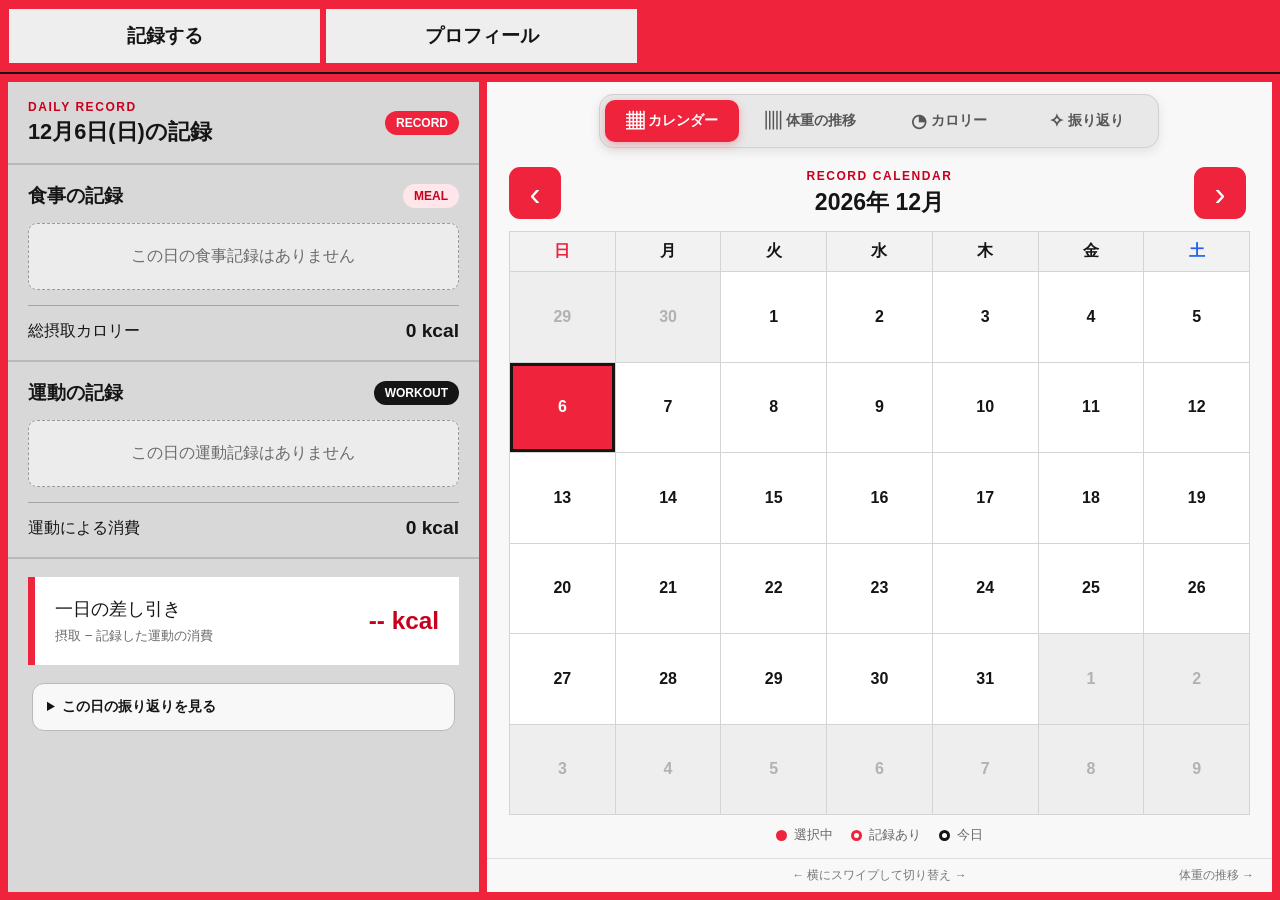
==== docs/index.html @ 83f72aa3 "Add recording page for GitHub Pages Publish the original recording interface with browser-local reco" ====
<!DOCTYPE html>
<html lang="ja">

<head>
    <meta charset="UTF-8">

    <meta name="viewport" content="width=device-width, initial-scale=1.0">

    <title>記録一覧｜トレ食</title>

    <style>:root {
    --red: #ef233c;
    --red-dark: #c9001d;
    --red-light: #ffe6ea;

    --black: #151515;
    --white: #ffffff;

    --page-background: #1d1d1d;
    --panel: #d8d8d8;
    --panel-light: #f8f8f8;
    --border: #b9b9b9;
    --sub-text: #6b6b6b;

    --weight: #9a5f3c;
    --calorie: #f49b0b;

    --good: #07885f;
    --bad: #d91f36;
}


/* ========================================
   リセット
======================================== */

* {
    box-sizing: border-box;
}

html,
body {
    width: 100%;
    height: 100%;
    margin: 0;
}

body {
    overflow: hidden;

    color: var(--black);
    background: var(--page-background);

    font-family:
        "Yu Gothic",
        "Hiragino Kaku Gothic ProN",
        "Meiryo",
        sans-serif;
}

button,
input,
textarea {
    font: inherit;
}

button {
    color: inherit;
}

h1,
h2,
p {
    margin: 0;
}


/* ========================================
   ページ全体
======================================== */

.record-page {
    display: flex;
    flex-direction: column;

    width: 100%;
    height: 100dvh;
    min-height: 0;
}


/* ========================================
   ヘッダー
======================================== */

body .record-header {
    flex: 0 0 auto;

    width: 100%;
    padding: 9px;

    background: var(--red);
    border-bottom: 2px solid var(--black);

    isolation: isolate;
}

body .record-header__navigation {
    display: grid;
    grid-template-columns: repeat(4, minmax(0, 1fr));
    gap: 6px;

    width: 100%;
    margin: 0;
    padding: 0;
}

body .record-header__button {
    display: flex;
    align-items: center;
    justify-content: center;

    width: 100%;
    min-width: 0;
    min-height: 54px;
    margin: 0;
    padding: 8px 12px;

    color: var(--black);
    font-size: clamp(17px, 1.45vw, 25px);
    font-weight: 700;
    line-height: 1.2;
    text-align: center;

    appearance: none;
    background: #eeeeee;
    border: 2px solid transparent;
    border-radius: 0;

    cursor: pointer;

    transition:
        color 0.2s,
        background-color 0.2s,
        border-color 0.2s,
        transform 0.2s;
}

body .record-header__button:hover {
    color: var(--red-dark);

    background: var(--white);
    border-color: var(--red-dark);
}

body .record-header__button:active {
    transform: translateY(1px);
}

/* ========================================
   3列レイアウト
======================================== */

.record-dashboard {
    display: grid;

    grid-template-columns:
        minmax(255px, 0.9fr)
        minmax(430px, 1.5fr)
        minmax(290px, 1fr);

    flex: 1;
    min-height: 0;

    gap: 8px;
    padding: 8px;

    overflow: hidden;

    background: var(--red);
}

.record-panel {
    min-width: 0;
    min-height: 0;

    background: var(--panel);
}

.record-panel--left {
    height: 100%;
    overflow: hidden;
}

.record-panel--center {
    display: flex;
    flex-direction: column;

    height: 100%;
    overflow: hidden;

    background: var(--panel-light);
}

.record-panel--right {
    height: 100%;
    overflow-x: hidden;
    overflow-y: auto;
}


/* ========================================
   共通パーツ
======================================== */

.panel-heading {
    position: sticky;
    z-index: 10;
    top: 0;

    display: flex;
    align-items: center;
    justify-content: space-between;
    gap: 12px;

    padding: 18px 20px;

    background: var(--panel);
    border-bottom: 2px solid var(--border);
}

.panel-heading h1 {
    font-size: clamp(21px, 1.7vw, 29px);
    line-height: 1.25;
}

.eyebrow {
    margin-bottom: 4px;

    color: var(--red-dark);
    font-size: 12px;
    font-weight: 800;
    letter-spacing: 0.13em;
}

.badge {
    display: inline-flex;
    align-items: center;
    justify-content: center;

    flex: 0 0 auto;

    padding: 5px 11px;

    font-size: 12px;
    font-weight: 800;

    border-radius: 999px;
}

.badge--red {
    color: var(--white);
    background: var(--red);
}

.badge--meal {
    color: var(--red-dark);
    background: var(--red-light);
}

.badge--black {
    color: var(--white);
    background: var(--black);
}

.badge--weight {
    color: var(--white);
    background: var(--weight);
}

.badge--calorie {
    color: var(--white);
    background: var(--calorie);
}

.section-heading {
    display: flex;
    align-items: center;
    justify-content: space-between;
    gap: 12px;

    margin-bottom: 14px;
}

.section-heading h2 {
    font-size: clamp(18px, 1.45vw, 25px);
}


/* ========================================
   左側の切り替え
======================================== */

.left-content {
    display: none;

    width: 100%;
    height: 100%;

    overflow-x: hidden;
    overflow-y: auto;
}

.left-content--active {
    display: block;
}


/* ========================================
   食事・運動記録
======================================== */

.record-section {
    padding: 18px 20px;

    border-bottom: 2px solid var(--border);
}

.record-list {
    display: grid;
    gap: 10px;
}

.record-item {
    display: flex;
    align-items: center;
    justify-content: space-between;
    gap: 12px;

    padding: 13px 14px;

    background: rgba(255, 255, 255, 0.75);
    border-radius: 9px;
}

.record-item span {
    min-width: 0;

    line-height: 1.45;
    overflow-wrap: anywhere;
}

.record-item strong {
    flex: 0 0 auto;
}

.record-item__category {
    display: block;
    margin-bottom: 3px;
    color: var(--sub-text);
    font-size: 12px;
}

.record-item--nutrients {
    flex-wrap: wrap;
}

.record-item__nutrients {
    flex-basis: 100%;
    color: var(--sub-text);
    font-size: 12px;
    line-height: 1.6;
    overflow-wrap: anywhere;
}

.empty-record {
    padding: 22px 14px;

    color: var(--sub-text);
    text-align: center;

    background: rgba(255, 255, 255, 0.5);
    border: 1px dashed #999999;
    border-radius: 9px;
}

.summary-row {
    display: flex;
    align-items: center;
    justify-content: space-between;
    gap: 12px;

    margin-top: 15px;
    padding-top: 14px;

    border-top: 1px solid #a5a5a5;
}

.summary-row strong {
    font-size: clamp(18px, 1.5vw, 25px);
}

.balance-card {
    display: flex;
    align-items: center;
    justify-content: space-between;
    gap: 18px;

    margin: 18px 20px;
    padding: 20px;

    background: var(--white);
    border-left: 7px solid var(--red);
}

.balance-card span {
    display: block;

    margin-bottom: 5px;

    font-size: 18px;
}

.balance-card small {
    color: var(--sub-text);
}

.balance-card strong {
    color: var(--red-dark);

    font-size: clamp(22px, 1.9vw, 31px);
}


/* ========================================
   左側の数値カード
======================================== */

.metric-grid {
    display: grid;
    grid-template-columns: repeat(2, minmax(0, 1fr));
    gap: 10px;

    padding: 18px 20px;
}

.metric-card {
    min-width: 0;
    padding: 16px;

    background: rgba(255, 255, 255, 0.75);
    border-radius: 10px;
}

.metric-card--wide {
    grid-column: 1 / -1;
}

.metric-card span {
    display: block;

    margin-bottom: 8px;

    color: var(--sub-text);
    font-size: 13px;
    font-weight: 700;
}

.metric-card strong {
    display: block;

    font-size: clamp(18px, 1.5vw, 26px);
    overflow-wrap: anywhere;
}

.metric-card strong.is-down {
    color: var(--good);
}

.metric-card strong.is-up {
    color: var(--bad);
}

.meal-text {
    color: var(--red);
}

.workout-text {
    color: var(--black);
}

.selected-data-date {
    margin: 16px 20px 0;
    padding: 11px 14px;

    color: var(--red-dark);
    font-weight: 800;

    background: var(--white);
    border-left: 5px solid var(--red);
}


/* ========================================
   履歴テーブル
======================================== */

.history-section {
    padding: 0 20px 22px;
}

.table-scroll {
    width: 100%;
    overflow-x: auto;

    background: rgba(255, 255, 255, 0.72);
    border-radius: 9px;
}

.history-table {
    width: 100%;
    min-width: 310px;

    border-collapse: collapse;
}

.history-table--calorie {
    min-width: 410px;
}

.history-table th,
.history-table td {
    padding: 11px 9px;

    text-align: right;
    white-space: nowrap;

    border-bottom: 1px solid #c5c5c5;
}

.history-table th:first-child,
.history-table td:first-child {
    text-align: left;
}

.history-table th {
    font-size: 12px;

    background: #eeeeee;
}

.history-table tbody tr {
    cursor: pointer;
}

.history-table tbody tr:hover {
    background: var(--white);
}

.history-table tbody tr.is-selected {
    color: var(--red-dark);
    font-weight: 800;

    background: var(--red-light);
}


/* ========================================
   中央の表示切り替えボタン
======================================== */

.record-view-tabs {
    display: grid;
    grid-template-columns: repeat(3, minmax(0, 1fr));

    flex: 0 0 auto;

    width: min(560px, calc(100% - 36px));
    margin: 12px auto 5px;
    padding: 5px;
    gap: 5px;

    background: #e8e8e8;
    border: 1px solid #d1d1d1;
    border-radius: 14px;

    box-shadow: 0 4px 12px rgba(0, 0, 0, 0.09);
}

.record-view-tabs__button {
    display: flex;
    align-items: center;
    justify-content: center;
    gap: 7px;

    width: 100%;
    min-width: 0;
    min-height: 42px;
    padding: 7px 10px;

    color: #565656;
    font-size: 14px;
    font-weight: 800;
    white-space: nowrap;

    appearance: none;
    background: transparent;
    border: 0;
    border-radius: 10px;

    cursor: pointer;

    transition:
        color 0.2s,
        background-color 0.2s,
        box-shadow 0.2s,
        transform 0.2s;
}

.record-view-tabs__button:hover {
    color: var(--red-dark);
    background: rgba(255, 255, 255, 0.85);
}

.record-view-tabs__button:active {
    transform: translateY(1px);
}

.record-view-tabs__button--active {
    color: var(--white);

    background: var(--red);

    box-shadow:
        0 3px 8px rgba(239, 35, 60, 0.3);
}

.record-view-tabs__button--active:hover {
    color: var(--white);
    background: var(--red-dark);
}

.record-view-tabs__icon {
    font-size: 18px;
    line-height: 1;
}


/* ========================================
   中央の横スライド
======================================== */

.record-view-viewport {
    flex: 1;
    min-height: 0;

    overflow: hidden;

    touch-action: pan-y;
}

.record-view-track {
    display: flex;

    width: 100%;
    height: 100%;

    transform: translateX(0);

    transition: transform 0.38s ease;
}

.center-content {
    flex: 0 0 100%;

    width: 100%;
    height: 100%;
    min-width: 0;
    min-height: 0;

    padding: 14px 22px;

    overflow-x: hidden;
    overflow-y: auto;
}

.record-swipe-guide {
    display: grid;
    grid-template-columns: 1fr auto 1fr;
    align-items: center;
    gap: 10px;

    flex: 0 0 auto;

    min-height: 34px;
    padding: 6px 18px;

    color: #777777;
    font-size: 12px;

    background: var(--panel-light);
    border-top: 1px solid #dddddd;
}

.record-swipe-guide span:first-child {
    text-align: left;
}

.record-swipe-guide span:last-child {
    text-align: right;
}

.record-swipe-guide__main {
    text-align: center;
}


/* ========================================
   カレンダー
======================================== */

.calendar-content {
    display: flex;
    flex-direction: column;
}

.calendar-toolbar {
    display: grid;
    grid-template-columns: 56px 1fr 56px;
    align-items: center;
    gap: 12px;

    flex: 0 0 auto;

    margin-bottom: 12px;
}

.calendar-title {
    text-align: center;
}

.calendar-title h2 {
    font-size: clamp(21px, 1.8vw, 29px);
}

.calendar-arrow {
    display: flex;
    align-items: center;
    justify-content: center;

    width: 52px;
    height: 52px;
    padding: 0;

    color: var(--white);
    font-size: 33px;
    line-height: 1;

    appearance: none;
    background: var(--red);
    border: 0;
    border-radius: 11px;

    cursor: pointer;
}

.calendar-arrow:hover {
    background: var(--red-dark);
}

.calendar-weekdays {
    display: grid;
    grid-template-columns: repeat(7, 1fr);

    flex: 0 0 auto;

    border-top: 1px solid #d4d4d4;
    border-left: 1px solid #d4d4d4;
}

.calendar-weekdays span {
    padding: 9px 3px;

    font-weight: 800;
    text-align: center;

    background: #f2f2f2;
    border-right: 1px solid #d4d4d4;
    border-bottom: 1px solid #d4d4d4;
}

.weekday-sunday {
    color: var(--red);
}

.weekday-saturday {
    color: #2563eb;
}

.calendar-grid {
    display: grid;
    grid-template-columns: repeat(7, 1fr);
    grid-template-rows: repeat(6, minmax(44px, 1fr));

    flex: 1;
    min-height: 295px;

    border-left: 1px solid #d4d4d4;
}

.calendar-day {
    position: relative;

    min-width: 0;
    min-height: 0;
    padding: 7px;

    font-weight: 800;

    appearance: none;
    background: var(--white);
    border: 0;
    border-right: 1px solid #d4d4d4;
    border-bottom: 1px solid #d4d4d4;

    cursor: pointer;
}

.calendar-day:hover {
    color: var(--red-dark);
    background: var(--red-light);
}

.calendar-day.is-outside {
    color: #b2b2b2;
    background: #eeeeee;
}

.calendar-day.is-selected {
    color: var(--white);
    background: var(--red);
}

.calendar-day.is-today {
    box-shadow: inset 0 0 0 3px var(--black);
}

.calendar-day__dot {
    position: absolute;
    bottom: 8px;
    left: 50%;

    display: none;

    width: 8px;
    height: 8px;

    background: var(--red);
    border-radius: 50%;

    transform: translateX(-50%);
}

.calendar-day.has-record .calendar-day__dot {
    display: block;
}

.calendar-day.is-selected .calendar-day__dot {
    background: var(--white);
}

.calendar-legend {
    display: flex;
    align-items: center;
    justify-content: center;
    flex-wrap: wrap;
    gap: 18px;

    flex: 0 0 auto;

    padding: 11px 4px 0;

    color: #666666;
    font-size: 13px;
}

.calendar-legend span {
    display: inline-flex;
    align-items: center;
    gap: 7px;
}

.legend-dot {
    display: inline-block;

    width: 11px;
    height: 11px;

    border-radius: 50%;
}

.legend-dot--selected {
    background: var(--red);
}

.legend-dot--record {
    background: var(--white);
    border: 3px solid var(--red);
}

.legend-dot--today {
    background: var(--white);
    border: 3px solid var(--black);
}


/* ========================================
   グラフ共通
======================================== */

.graph-content {
    display: flex;
    flex-direction: column;
    gap: 15px;
}

.graph-heading {
    display: flex;
    align-items: center;
    justify-content: space-between;
    gap: 16px;

    flex: 0 0 auto;
}

.graph-heading h2 {
    font-size: clamp(22px, 2vw, 31px);
}

.graph-heading p:last-child {
    margin-top: 4px;

    color: var(--sub-text);
    font-size: 13px;
}

.graph-message {
    flex: 0 0 auto;

    padding: 14px 18px;

    text-align: center;

    background: var(--white);
    border-left: 6px solid var(--red);
    border-radius: 6px;
}


/* ========================================
   体重グラフ
======================================== */

.weight-chart {
    position: relative;

    flex: 1;
    min-height: 290px;
    padding: 26px 18px 14px;

    overflow-x: auto;
    overflow-y: hidden;

    background: var(--white);
    border: 1px solid #dddddd;
    border-radius: 12px;
}

.weight-chart__grid {
    position: absolute;
    inset: 24px 18px 42px;

    background:
        repeating-linear-gradient(
            to top,
            transparent 0,
            transparent calc(20% - 1px),
            #dddddd calc(20% - 1px),
            #dddddd 20%
        );

    border-bottom: 2px solid #aaaaaa;

    pointer-events: none;
}

.weight-bars {
    --weight-gap: clamp(4px, 0.8vw, 12px);
    position: relative;
    z-index: 2;

    display: grid;
    grid-template-columns: repeat(var(--weight-count, 12), minmax(32px, 1fr));
    gap: var(--weight-gap);

    width: 100%;
    min-width: max(500px, calc(var(--weight-count, 12) * (32px + var(--weight-gap)) - var(--weight-gap)));
    height: 100%;
}

.weight-bar-item {
    display: grid;
    grid-template-rows: minmax(0, 1fr) 28px;

    min-width: 0;
}

.weight-bar-space {
    position: relative;
}

/* 日付ラベルの28pxを除き、棒と同じ高さの領域に目標線を重ねる。 */
.weight-target-overlay {
    position: absolute;
    inset: 0 0 28px;
    z-index: 3;
    pointer-events: none;
}

.weight-target-line {
    position: absolute;
    right: 0;
    bottom: var(--target-height);
    left: 0;
    height: 0;
    border-top: 2px solid #087f8c;
}

.weight-target-label {
    position: absolute;
    bottom: 6px;
    left: 8px;
    padding: 3px 6px;
    color: #07636d;
    background: #fff;
    border: 1px solid #087f8c;
    border-radius: 4px;
    font-size: 12px;
    font-weight: 700;
    white-space: nowrap;
}

.weight-bar {
    position: absolute;
    bottom: 0;
    left: 50%;

    width: min(34px, 74%);
    height: var(--bar-height, 50%);

    appearance: none;
    background: var(--frame-color, var(--red));

    border: 0;
    border-radius: 8px 8px 2px 2px;

    cursor: pointer;

    transform: translateX(-50%);
}

.weight-bar:hover,
.weight-bar.is-selected {
    filter: brightness(1.12);
}

.weight-bar.is-selected {
    outline: 3px solid var(--frame-color, var(--red));
    outline-offset: 2px;
}

.weight-bar-value {
    position: absolute;
    bottom: calc(var(--bar-height, 50%) + 5px);
    left: 50%;

    color: #75432b;
    font-size: 11px;
    font-weight: 800;
    white-space: nowrap;

    transform: translateX(-50%);
}

.weight-bar-date {
    display: flex;
    align-items: flex-end;
    justify-content: center;

    padding-bottom: 2px;

    color: #555555;
    font-size: 11px;
    font-weight: 700;
}


/* ========================================
   カロリー円グラフ
======================================== */

.calorie-chart {
    display: grid;
    grid-template-columns: minmax(235px, 1.1fr) minmax(190px, 0.9fr);
    align-items: center;
    gap: 24px;

    flex: 1;
    min-height: 300px;
    padding: 24px;

    background: var(--white);
    border: 1px solid #dddddd;
    border-radius: 12px;
}

.donut-container {
    display: flex;
    align-items: center;
    justify-content: center;
}

.calorie-donut {
    --intake-angle: 180deg;

    display: flex;
    align-items: center;
    justify-content: center;

    width: min(30vw, 320px);
    max-width: 100%;
    aspect-ratio: 1;

    background:
        conic-gradient(
            var(--red) 0deg var(--intake-angle),
            var(--black) var(--intake-angle) 360deg
        );

    border-radius: 50%;

    box-shadow:
        0 0 0 1px #dddddd,
        0 14px 28px rgba(0, 0, 0, 0.12);
}

.calorie-donut.is-empty {
    background: #dddddd;
}

.calorie-donut__center {
    display: flex;
    flex-direction: column;
    align-items: center;
    justify-content: center;

    width: 58%;
    aspect-ratio: 1;

    text-align: center;

    background: var(--white);
    border-radius: 50%;
}

.calorie-donut__center span {
    margin-bottom: 7px;

    color: var(--sub-text);
    font-size: 13px;
}

.calorie-donut__center strong {
    color: var(--red-dark);

    font-size: clamp(18px, 2vw, 29px);
}

.calorie-chart__legend {
    display: grid;
    gap: 14px;
}

.calorie-legend-card {
    display: grid;
    grid-template-columns: 15px 1fr;
    gap: 12px;

    padding: 16px;

    background: #f3f3f3;
    border-radius: 10px;
}

.calorie-mark {
    width: 14px;
    min-height: 58px;

    border-radius: 999px;
}

.calorie-mark--intake {
    background: var(--red);
}

.calorie-mark--burned {
    background: var(--black);
}

.calorie-legend-card small {
    display: block;

    margin-bottom: 5px;

    color: var(--sub-text);
}

.calorie-legend-card strong {
    display: block;

    font-size: clamp(18px, 1.7vw, 26px);
}

.calorie-legend-card p {
    margin-top: 4px;

    color: var(--sub-text);
    font-size: 13px;
}


/* ========================================
   AIおすすめ
======================================== */

.ai-icon {
    display: inline-flex;
    align-items: center;
    justify-content: center;

    width: 44px;
    height: 44px;

    color: var(--white);
    font-weight: 800;

    background: var(--red);
    border-radius: 50%;
}

.recommendation-content {
    display: none;
    flex-direction: column;
}

.recommendation-content--visible {
    display: flex;
}

.recommendation-section {
    padding: 18px 20px;

    border-bottom: 2px solid var(--border);
}

.menu-card {
    display: grid;
    grid-template-columns: 72px 1fr;
    align-items: center;
    gap: 14px;

    margin-top: 11px;
    padding: 13px;

    background: rgba(255, 255, 255, 0.75);
    border-radius: 10px;
}

.menu-card__label {
    padding: 10px 8px;

    color: var(--white);
    font-weight: 800;
    text-align: center;

    background: var(--red);
    border-radius: 8px;
}

.training-card {
    margin-top: 11px;
    padding: 15px;

    background: rgba(255, 255, 255, 0.75);
    border-radius: 10px;
}

.training-card__top {
    display: flex;
    align-items: center;
    justify-content: space-between;
    gap: 10px;
}

.training-card__top span {
    padding: 5px 9px;

    color: var(--white);
    font-size: 11px;
    font-weight: 800;

    background: var(--black);
    border-radius: 999px;
}

.training-card p {
    margin-top: 8px;

    color: var(--sub-text);
    font-size: 13px;
    line-height: 1.55;
}

.ai-comment {
    display: grid;
    grid-template-columns: 52px 1fr;
    align-items: center;
    gap: 15px;

    margin: 20px;
    padding: 18px;

    background: var(--white);
    border-left: 6px solid var(--red);
}

.ai-comment span {
    display: flex;
    align-items: center;
    justify-content: center;

    width: 50px;
    height: 50px;

    color: var(--white);
    font-weight: 800;

    background: var(--red);
    border-radius: 50%;
}


/* ========================================
   メニュー未設定
======================================== */

.recommendation-empty {
    display: flex;
    flex-direction: column;
    align-items: center;
    justify-content: center;

    min-height: calc(100% - 100px);
    padding: 36px 24px;

    text-align: center;
}

.recommendation-empty__icon {
    display: flex;
    align-items: center;
    justify-content: center;

    width: 82px;
    height: 82px;
    margin-bottom: 22px;

    color: var(--white);
    font-size: 22px;
    font-weight: 800;

    background: var(--red);
    border-radius: 50%;
}

.recommendation-empty h2 {
    margin-bottom: 12px;

    font-size: 24px;
}

.recommendation-empty p {
    max-width: 330px;

    color: var(--sub-text);
    line-height: 1.75;
}

.recommendation-empty button {
    margin-top: 24px;
    padding: 13px 28px;

    color: var(--white);
    font-weight: 800;

    appearance: none;
    background: var(--red);
    border: 0;
    border-radius: 9px;

    cursor: pointer;
}


/* ========================================
   スクロールバー
======================================== */

.left-content::-webkit-scrollbar,
.record-panel--right::-webkit-scrollbar,
.center-content::-webkit-scrollbar,
.table-scroll::-webkit-scrollbar,
.weight-chart::-webkit-scrollbar {
    width: 8px;
    height: 8px;
}

.left-content::-webkit-scrollbar-thumb,
.record-panel--right::-webkit-scrollbar-thumb,
.center-content::-webkit-scrollbar-thumb,
.table-scroll::-webkit-scrollbar-thumb,
.weight-chart::-webkit-scrollbar-thumb {
    background: #999999;
    border-radius: 999px;
}

.left-content::-webkit-scrollbar-track,
.record-panel--right::-webkit-scrollbar-track,
.center-content::-webkit-scrollbar-track,
.table-scroll::-webkit-scrollbar-track,
.weight-chart::-webkit-scrollbar-track {
    background: #e9e9e9;
}


/* ========================================
   高さが低い画面
======================================== */

@media (max-height: 750px) and (min-width: 901px) {

    body .record-header {
        padding: 6px;
    }

    body .record-header__button {
        min-height: 44px;
    }

    .record-view-tabs {
        margin-top: 7px;
    }

    .record-view-tabs__button {
        min-height: 37px;
    }

    .panel-heading {
        padding: 13px 16px;
    }

    .record-section {
        padding: 13px 16px;
    }

    .record-item {
        padding: 9px 11px;
    }

    .metric-grid {
        padding: 13px 16px;
    }

    .metric-card {
        padding: 12px;
    }

    .center-content {
        padding: 10px 18px;
    }

    .calendar-grid {
        min-height: 245px;
    }

    .calendar-arrow {
        width: 44px;
        height: 44px;
    }

    .weight-chart,
    .calorie-chart {
        min-height: 245px;
    }
}


/* ========================================
   タブレット
======================================== */

@media (max-width: 900px) {

    html {
        overflow-y: auto;
        scrollbar-gutter: stable;
    }

    html,
    body {
        height: auto;
        min-height: 100%;
    }

    body {
        overflow: visible;
    }

    .record-page {
        height: auto;
        min-height: 100dvh;
    }

    body .record-header__navigation {
        grid-template-columns: repeat(2, minmax(0, 1fr));
    }

    body .record-header__button {
        min-height: 48px;
        font-size: 16px;
    }

    .record-dashboard {
        grid-template-columns: 1fr;

        overflow: visible;
    }

    .record-panel {
        height: auto;
    }

    .record-panel--left,
    .record-panel--right {
        max-height: 650px;
    }

    .record-panel--center {
        height: 720px;
    }

    .calorie-chart {
        grid-template-columns: 1fr;
    }

    .calorie-donut {
        width: min(70vw, 300px);
    }

    .calorie-chart__legend {
        grid-template-columns: repeat(2, minmax(0, 1fr));
        width: 100%;
    }
}


/* ========================================
   スマートフォン
======================================== */

@media (max-width: 560px) {

    body .record-header {
        padding: 5px;
    }

    body .record-header__navigation {
        gap: 4px;
    }

    body .record-header__button {
        padding: 7px 4px;

        font-size: 14px;
    }

    .record-dashboard {
        gap: 5px;
        padding: 5px;
    }

    .record-panel--center {
        height: 680px;
    }

    .panel-heading {
        padding: 14px;
    }

    .metric-grid {
        grid-template-columns: 1fr;

        padding-right: 14px;
        padding-left: 14px;
    }

    .metric-card--wide {
        grid-column: auto;
    }

    .record-view-tabs {
        width: calc(100% - 18px);
        margin-top: 8px;
        padding: 4px;
        gap: 3px;
    }

    .record-view-tabs__button {
        min-height: 40px;
        padding: 5px 3px;

        font-size: 12px;
    }

    .record-view-tabs__icon {
        font-size: 14px;
        flex-shrink: 0;
    }

    .center-content {
        padding: 10px;
    }

    .calendar-toolbar {
        grid-template-columns: 46px 1fr 46px;
    }

    .calendar-arrow {
        width: 44px;
        height: 44px;
    }

    .calendar-grid {
        min-height: 285px;
    }

    .calendar-day {
        padding: 5px;

        font-size: 13px;
    }

    .calorie-chart__legend {
        grid-template-columns: 1fr;
    }

    .record-swipe-guide {
        grid-template-columns: 1fr;
    }

    .record-swipe-guide span:first-child,
    .record-swipe-guide span:last-child {
        display: none;
    }
}
/* 食事チャット */
[hidden] { display: none !important; }
.record-dashboard--chat .meal-chat { grid-column: span 2; }
.meal-chat { display: flex; flex-direction: column; min-width: 0; min-height: 0; overflow: hidden; background: var(--panel); }
.meal-chat__heading { display: flex; justify-content: space-between; align-items: center; gap: 12px; padding: 20px 24px; border-bottom: 1px solid var(--border); }
.meal-chat__heading h1 { margin-top: 5px; font-size: clamp(18px, 2vw, 26px); }
.meal-chat__messages { flex: 1; min-height: 0; overflow-y: auto; overscroll-behavior: contain; padding: 24px; }
.meal-chat__message { display: flex; align-items: flex-start; gap: 12px; margin-bottom: 24px; }
.meal-chat__avatar { display: grid; place-items: center; flex: 0 0 38px; height: 38px; border-radius: 50%; background: var(--red); color: var(--white); font-size: 12px; font-weight: 700; }
.meal-chat__bubble { max-width: 85%; padding: 20px; background: var(--white); line-height: 1.9; white-space: pre-wrap; overflow-wrap: anywhere; }
.meal-chat__message--user { flex-direction: row-reverse; }
.meal-chat__message--user .meal-chat__avatar { background: var(--black); }
.meal-chat__message--user .meal-chat__bubble { background: var(--red-light); }
.meal-chat__composer { padding: 16px 24px 20px; }
.meal-chat__recommend { max-width: 100%; padding: 12px 16px; border: 1px solid var(--red); background: var(--white); color: var(--red-dark); font-weight: 700; text-align: left; cursor: pointer; }
.meal-chat__status { min-height: 24px; padding: 5px 0; font-size: 13px; color: var(--red-dark); }
.meal-chat__composer label { display: block; margin-bottom: 6px; font-size: 13px; font-weight: 700; }
.meal-chat__input-row { display: flex; align-items: flex-end; gap: 8px; padding: 10px; background: var(--white); }
.meal-chat__input-row textarea { flex: 1; min-width: 0; max-height: 160px; padding: 8px; border: 0; resize: vertical; background: transparent; line-height: 1.6; }
.meal-chat__input-row button { width: 44px; height: 44px; flex-shrink: 0; border: 0; background: var(--red); color: var(--white); font-size: 26px; cursor: pointer; }
.meal-chat button:disabled { opacity: .55; cursor: wait; }
.meal-chat :focus-visible { outline: 3px solid var(--red-dark); outline-offset: 3px; }
.meal-chat__hint { margin-top: 8px; font-size: 12px; color: var(--sub-text); }
@media (max-width: 900px) {
    .record-dashboard--chat .meal-chat { grid-column: auto; }
    .meal-chat { height: 75dvh; min-height: 460px; }
}
@media (max-width: 560px) {
    .meal-chat__heading, .meal-chat__messages, .meal-chat__composer { padding: 14px; }
    .meal-chat__bubble { padding: 12px; max-width: calc(100% - 44px); }
    .meal-chat__message { gap: 8px; }
    .meal-chat__recommend { font-size: 13px; }
}
</style><style>/* 記録する：赤い枠とグレーの一枚画面 */
.visually-hidden { position: absolute; width: 1px; height: 1px; padding: 0; margin: -1px; overflow: hidden; clip-path: inset(50%); white-space: nowrap; border: 0; }
.record-page--entry { --red: #ff0000; --panel: #d9d9d9; }
.record-page--entry > .notice { display: none; }
body .record-page--entry .record-header__button { background: var(--panel); }
.record-dashboard--entry { display: block; padding: 6px 14px 14px 5px; overflow: auto; }
.record-entry { min-height: 100%; padding: 12px 10px 4px 6px; background: var(--panel); color: #000; font-size: clamp(16px, 2.6vw, 22px); line-height: 1.2; }
#record-entry-form { min-width: 0; }
.record-entry h1, .record-entry h2 { font: inherit; }
.record-entry h1 { padding: 2px 0 9px; border-bottom: 2px solid #222; }
.record-entry__section { position: relative; display: flex; flex-direction: column; min-height: 136px; padding: 5px 18px 10px 0; border-bottom: 2px solid #222; }
.record-entry__section::after { position: absolute; content: ""; top: 6px; right: 10px; bottom: 14px; border-right: 1px solid #222; }
.record-entry__list { max-height: 180px; min-height: 72px; overflow-y: auto; }
.record-entry__empty { padding: 10px 0; color: #555; font-size: 14px; }
.record-entry__list:empty { display: none; }
.record-entry__section-footer { display: flex; flex-wrap: wrap; align-items: center; justify-content: space-between; gap: 10px; margin-top: auto; }
.record-entry__actions { display: flex; flex-wrap: wrap; align-items: center; justify-content: flex-end; gap: 8px; margin-left: auto; }
.record-entry__estimate { font-size: 16px; min-height: 36px; }
.record-entry__estimate-status { flex-basis: 100%; }
.record-entry__action:disabled { opacity: .55; cursor: wait; }
.record-entry__action { padding: 5px 12px; border: 0; border-radius: 0; background: var(--red); color: #fff; font: inherit; cursor: pointer; }
.record-entry__action:hover { background: #c9001d; }

.record-entry__footer { display: flex; align-items: center; justify-content: space-between; gap: 16px; padding: 23px 20px 0 0; }
.record-entry__weight { display: flex; align-items: center; gap: 5px; }
.record-entry input, .record-entry select { min-width: 0; padding: 2px 4px; border: 0; border-radius: 0; background: #fff; font: inherit; }
#entry-weight-whole { width: 64px; }
#entry-weight-decimal { width: 54px; }
.record-entry__row { display: grid; grid-template-columns: 12px minmax(80px, 1fr) 75px auto 28px; align-items: center; gap: 5px; margin: 4px 0; }
.record-entry__row--meal { grid-template-columns: 12px minmax(80px, 1fr) 96px 75px auto 28px; }
.record-entry__row input, .record-entry__row select { width: 100%; font-size: 16px; }
.record-entry__nutrients { grid-column: 2 / -2; display: grid; grid-template-columns: repeat(auto-fit, minmax(115px, 1fr)); gap: 8px; padding: 5px 0 10px; }
.record-entry__nutrients label { display: grid; gap: 4px; font-size: 13px; line-height: 1.4; }
#entry-meal-list { max-height: min(52vh, 440px); }
.record-entry__nutrient-totals { flex-basis: 100%; font-size: 14px; line-height: 1.5; }
.record-entry__nutrient-totals dl { display: flex; flex-wrap: wrap; gap: 6px 20px; margin: 6px 0; }
.record-entry__nutrient-totals dl > div { display: flex; gap: 6px; }
.record-entry__nutrient-totals dd { margin: 0; font-weight: 700; }
.record-entry__remove { padding: 0; border: 0; background: transparent; font: inherit; cursor: pointer; }
.record-entry__hint { margin-top: 8px; font-size: 12px; color: #555; }
.record-entry__status { margin-top: 6px; font-size: 14px; }
.record-entry__status:empty { display: none; }
.record-entry :focus-visible, .record-page--entry .record-header__button:focus-visible { outline: 2px solid #151515; outline-offset: 2px; }
@media (max-width: 560px) {
    .record-entry { padding-right: 6px; }
    .record-entry__section { padding-right: 0; padding-bottom: 10px; }
    .record-entry__section::after { display: none; }
    .record-entry__estimate { font-size: 14px; }
    .record-entry__footer { padding-right: 0; gap: 8px; }
    .record-entry__row { grid-template-columns: 8px minmax(65px, 1fr) 58px auto 24px; gap: 3px; }
    .record-entry__row--meal { grid-template-columns: 8px minmax(65px, 1fr) 76px 58px auto 24px; }
    .record-entry__nutrients { grid-template-columns: repeat(2, minmax(0, 1fr)); }
    .record-entry__action { min-height: 40px; }
}
</style><style>/* テーマカラーは画面の外枠と背景に適用する。 */
body .record-header, .record-dashboard { background: var(--frame-color, var(--red)); }
.profile-panel { min-width: 0; overflow-y: auto; padding: 18px 14px; }
.profile-section + .profile-section { margin-top: 26px; }
.profile-section h1, .profile-section h2 {
    margin: 0 0 14px;
    padding-bottom: 6px;
    border-bottom: 2px solid var(--black);
    font-size: clamp(17px, 1.5vw, 23px);
    font-weight: 500;
}
.profile-field { display: grid; grid-template-columns: auto minmax(0, 1fr) 26px; align-items: center; gap: 6px; margin: 10px 0; }
.profile-field label { min-width: 5.5em; text-align: right; }
.profile-field input { width: 100%; min-width: 0; padding: 6px; border: 1px solid #888; border-radius: 0; background: #fff; }
.profile-reset { margin-top: 12px; padding: 8px 12px; border: 1px solid var(--black); background: #fff; font-size: 13px; cursor: pointer; }
.profile-palette { display: grid; grid-template-columns: repeat(12, minmax(0, 1fr)); margin: 24px 0 16px; }
.profile-swatch { aspect-ratio: 1; min-width: 0; padding: 0; border: 0; background: var(--swatch); cursor: pointer; }
.profile-swatch[aria-checked="true"] { position: relative; outline: 2px solid #fff; outline-offset: -3px; box-shadow: inset 0 0 0 4px #151515; }
.profile-color-field { display: flex; flex-wrap: wrap; align-items: center; gap: 8px; font-size: 13px; }
#profile-color { width: 42px; height: 32px; padding: 2px; border: 1px solid #777; cursor: pointer; }
#profile-color-value { font-variant-numeric: tabular-nums; }
.profile-hint, .profile-status { margin-top: 16px; font-size: 12px; line-height: 1.6; overflow-wrap: anywhere; }
.profile-status:empty { display: none; }
.profile-panel :focus-visible { position: relative; outline: 3px solid #151515; outline-offset: 2px; }
.record-dashboard--profile .record-panel--left { overflow-y: auto; }
@media (max-width: 900px) {
    .record-dashboard--profile { display: flex; flex-direction: column; }
    .record-dashboard--profile .profile-panel { order: -1; overflow: visible; }
    .profile-palette { max-width: 360px; }
}
</style><style>/* main の提案フォームを記録画面と共通の色・パネルで表示する。 */
body.suggestion-page { height: auto; min-height: 100dvh; overflow: auto; background: var(--red); }
body .suggestion-header { display: flex; align-items: center; justify-content: space-between; gap: 16px; padding: 18px 28px; }
.suggestion-brand { color: var(--white); font-size: 28px; font-weight: 800; text-decoration: none; }
.suggestion-header > span { color: var(--white); font-size: 14px; }
.suggestion-layout { display: grid; grid-template-columns: minmax(260px, .8fr) minmax(0, 1.6fr); gap: 8px; max-width: 1280px; margin: auto; padding: 8px; }
.suggestion-intro { padding: clamp(24px, 4vw, 48px); }
.suggestion-intro h1 { margin: 24px 0; font-size: clamp(27px, 3vw, 40px); line-height: 1.5; }
.suggestion-intro > p { line-height: 1.9; }
.suggestion-steps { display: grid; gap: 26px; margin: 40px 0; padding-left: 24px; }
.suggestion-steps li { padding-left: 8px; }
.suggestion-steps li::marker { color: var(--red-dark); font-weight: 800; }
.suggestion-steps strong, .suggestion-steps span { display: block; }
.suggestion-steps span { margin-top: 8px; font-size: 13px; line-height: 1.7; }
.suggestion-card { background: var(--panel-light); }
.suggestion-card .panel-heading { position: static; }
.suggestion-form { padding: clamp(18px, 3vw, 32px); }
.suggestion-section-title { margin: 4px 0 18px; padding-bottom: 8px; border-bottom: 2px solid var(--black); font-size: 18px; }
.suggestion-field + .suggestion-section-title { margin-top: 28px; }
.suggestion-grid { display: grid; grid-template-columns: repeat(2, minmax(0, 1fr)); gap: 0 20px; }
.suggestion-field { display: flex; flex-direction: column; gap: 7px; min-width: 0; margin-bottom: 18px; }
.suggestion-field label { font-size: 14px; font-weight: 700; }
.suggestion-field small { margin-left: 5px; color: var(--sub-text); font-weight: 400; }
.suggestion-field input, .suggestion-field select, .suggestion-field textarea {
    width: 100%; min-width: 0; padding: 11px 12px; color: var(--black); background: var(--white);
    border: 1px solid #888; border-radius: 0; font: inherit; font-size: 16px;
}
.suggestion-field textarea { min-height: 110px; resize: vertical; line-height: 1.7; }
.suggestion-field [aria-invalid="true"] { border: 2px solid var(--red-dark); }
.suggestion-help { color: #555; font-size: 12px; line-height: 1.7; }
.suggestion-error { color: #a60018; font-size: 13px; line-height: 1.6; }
.suggestion-error:empty { display: none; }
.suggestion-error-summary { margin-bottom: 24px; padding: 14px; color: #a60018; background: var(--red-light); border-left: 4px solid var(--red-dark); line-height: 1.7; }
.suggestion-submit { width: 100%; padding: 15px 18px; color: var(--white); background: var(--black); border: 2px solid var(--black); font: inherit; font-weight: 700; cursor: pointer; }
.suggestion-submit:hover { background: var(--red-dark); }
.suggestion-submit:disabled { opacity: .65; cursor: wait; }
[data-submit-status] { margin-top: 10px; }
.suggestion-form :focus-visible, .suggestion-context :focus-visible, .suggestion-brand:focus-visible { outline: 3px solid var(--red-dark); outline-offset: 3px; }
.suggestion-notices { display: grid; gap: 8px; padding: 14px 18px 0; }
.suggestion-notices:empty { display: none; }
.suggestion-notices .notice { padding: 12px; border-left: 3px solid var(--red-dark); background: var(--white); font-size: 12px; line-height: 1.7; overflow-wrap: anywhere; }
.suggestion-context { margin: 16px 18px; padding: 14px; background: var(--panel-light); }
.suggestion-context > p { margin-bottom: 12px; font-size: 13px; line-height: 1.8; white-space: pre-wrap; overflow-wrap: anywhere; }
.suggestion-context summary { font-size: 13px; font-weight: 700; cursor: pointer; }
.suggestion-context dl { display: grid; grid-template-columns: auto minmax(0, 1fr); gap: 8px 12px; font-size: 12px; line-height: 1.7; }
.suggestion-context dt { color: var(--sub-text); }
.suggestion-context dd { margin: 0; overflow-wrap: anywhere; }
.suggestion-edit { width: 100%; margin-top: 12px; padding: 9px; background: var(--white); border: 1px solid var(--black); font: inherit; font-size: 13px; cursor: pointer; }
.profile-panel .suggestion-grid { grid-template-columns: 1fr; }
.profile-panel .suggestion-section-title { margin-top: 22px; }
.profile-panel .suggestion-submit { margin-top: 18px; }
@media (min-width: 901px) and (max-width: 1024px) {
    .record-dashboard { grid-template-columns: minmax(0, .9fr) minmax(0, 1.5fr) minmax(0, 1fr); }
}
@media (max-width: 900px) {
    .suggestion-layout { grid-template-columns: 1fr; }
    .suggestion-intro { padding: 24px; }
    .suggestion-intro h1 { margin: 12px 0; }
    .suggestion-intro h1 br { display: none; }
    .suggestion-steps { grid-template-columns: repeat(3, minmax(0, 1fr)); gap: 24px; margin: 26px 0; }
    .profile-panel .suggestion-grid { grid-template-columns: repeat(2, minmax(0, 1fr)); }
}
@media (max-width: 560px) {
    body .suggestion-header { padding: 14px 18px; }
    .suggestion-header > span { max-width: 12em; font-size: 12px; }
    .suggestion-steps, .suggestion-grid, .profile-panel .suggestion-grid { grid-template-columns: 1fr; }
    .suggestion-steps { gap: 16px; }
}
</style><style>.record-view-tabs { grid-template-columns: repeat(4, minmax(0, 1fr)); }
.record-view-tabs__button { gap: 4px; padding-inline: 4px; }
.feedback-intro { padding: 24px; display: grid; gap: 24px; line-height: 1.85; }
.feedback-intro > p:first-child { font-size: 19px; font-weight: 700; }
.feedback-intro__note { padding: 18px; border-radius: 14px; background: var(--panel-light); }
.feedback-intro__note p { margin-top: 8px; font-size: 14px; }
.feedback-muted { color: #595959; font-size: 13px; line-height: 1.8; }
.feedback-notice { margin-top: 18px; padding: 16px; background: var(--red-light); border: 1px solid var(--red); border-radius: 14px; }
.feedback-notice p { font-size: 13px; margin-top: 6px; line-height: 1.7; }
.feedback-actions { display: flex; flex-wrap: wrap; gap: 8px; margin-top: 12px; }
.feedback-button { min-height: 40px; padding: 8px 12px; border: 1px solid var(--border); border-radius: 9px; background: var(--white); font-size: 13px; font-weight: 700; cursor: pointer; }
.feedback-button:hover { border-color: var(--red-dark); color: var(--red-dark); }
.feedback-button--primary { background: var(--red); border-color: var(--red); color: white; }
.feedback-button--primary:hover { background: var(--red-dark); color: white; }
.feedback-button:disabled { opacity: .45; cursor: default; }
.feedback-button:focus-visible, .daily-feedback summary:focus-visible { outline: 3px solid var(--red-dark); outline-offset: 3px; }
.feedback-content { padding: 22px; }
.feedback-heading, .feedback-period, .feedback-preview { display: flex; align-items: center; justify-content: space-between; gap: 12px; }
.feedback-heading h2 { font-size: 23px; margin-top: 5px; }
.feedback-label { flex-shrink: 0; font-size: 12px; color: var(--red-dark); background: var(--red-light); padding: 6px 10px; border-radius: 20px; }
.feedback-granularity { display: grid; grid-template-columns: repeat(4, minmax(0, 1fr)); gap: 4px; margin: 18px 0 0; padding: 4px; min-width: 0; border: 1px solid #ddd; border-radius: 12px; background: #ededed; }
.feedback-granularity label { position: relative; min-width: 0; cursor: pointer; }
.feedback-granularity input { position: absolute; opacity: 0; width: 1px; height: 1px; }
.feedback-granularity span { display: block; padding: 10px 4px; border-radius: 8px; text-align: center; font-size: 14px; font-weight: 700; }
.feedback-granularity input:checked + span { background: var(--white); color: var(--red-dark); box-shadow: 0 1px 4px #00000015; }
.feedback-granularity input:focus-visible + span { outline: 3px solid var(--red-dark); outline-offset: 1px; }
.feedback-period { margin: 20px 0 14px; }
.feedback-period p { flex: 1; font-size: 14px; font-weight: 700; text-align: center; }
.feedback-period .feedback-button { min-width: 40px; font-size: 20px; }
.feedback-preview { margin-bottom: 16px; font-size: 12px; color: #595959; flex-wrap: wrap; }
.feedback-sample-note { padding: 12px; border: 1px dashed var(--red); background: var(--red-light); border-radius: 8px; margin-bottom: 14px; font-size: 13px; line-height: 1.7; }
.feedback-stats { display: grid; grid-template-columns: repeat(2, minmax(0, 1fr)); gap: 10px; margin-bottom: 16px; }
.feedback-stat { padding: 14px; border: 1px solid #dedede; border-radius: 12px; background: white; }
.feedback-stat span { display: block; color: #595959; font-size: 12px; }
.feedback-stat strong { display: block; margin-top: 8px; font-size: 20px; }
.feedback-card { padding: 18px; margin: 12px 0; border: 1px solid #dedede; border-radius: 12px; background: white; }
.feedback-card h3 { font-size: 14px; color: var(--red-dark); margin: 0 0 10px; }
.feedback-card p, .feedback-copy p { font-size: 14px; line-height: 1.85; white-space: pre-line; }
.feedback-card--next { background: var(--red-light); border-color: transparent; }
.feedback-nutrients { margin-top: 20px; }
.feedback-nutrients h3 { font-size: 15px; margin: 0 0 10px; }
.feedback-nutrients dl { margin: 0 0 10px; }
.feedback-nutrients dl > div { display: flex; justify-content: space-between; gap: 12px; padding: 10px 0; border-bottom: 1px solid #ddd; font-size: 13px; }
.feedback-nutrients dd { margin: 0; text-align: right; }
.feedback-nutrients dd small { display: block; color: #595959; margin-top: 4px; }
.feedback-empty { padding: 28px 18px; text-align: center; border: 1px dashed var(--border); border-radius: 14px; }
.feedback-empty h3 { margin: 0 0 12px; font-size: 18px; }
.feedback-empty p { font-size: 14px; line-height: 1.9; }
.daily-feedback { margin: 18px 24px 24px; padding: 14px; border: 1px solid var(--border); border-radius: 12px; background: var(--panel-light); }
.daily-feedback summary { cursor: pointer; font-weight: 700; font-size: 14px; }
.daily-feedback .feedback-copy { display: grid; gap: 12px; margin-top: 14px; }
@media (max-width: 560px) {
    .record-view-tabs__button { flex-direction: column; white-space: normal; font-size: 11px; gap: 3px; }
    .feedback-content { padding: 14px 10px; }
    .feedback-heading h2 { font-size: 20px; }
    .feedback-stat { padding: 12px; }
    .feedback-stat strong { font-size: 18px; }
    .daily-feedback { margin-inline: 14px; }
}
@media (prefers-reduced-motion: reduce) {
    .record-view-track { transition: none; }
}
</style><style>.record-header__navigation{grid-template-columns:repeat(2,minmax(0,1fr))}.record-dashboard{grid-template-columns:minmax(255px,.9fr) minmax(430px,1.5fr)}.record-dashboard--entry,.record-dashboard--profile{display:block;overflow:auto}.profile-panel{height:100%}@media(max-width:1100px){.record-dashboard{grid-template-columns:1fr;overflow:auto}.record-panel--left,.record-panel--center{min-height:640px}}</style><meta name="description" content="トレ食：食事・運動・体重を記録するアプリ。"><meta http-equiv="Content-Security-Policy" content="default-src 'none'; script-src 'unsafe-inline'; style-src 'unsafe-inline'; img-src data:; connect-src 'none'; object-src 'none'; base-uri 'none'; form-action 'none'"></head>

<body>

<div class="record-page">

    <!-- ========================================
         ヘッダー
    ========================================= -->
    <header class="record-header">

        <nav class="record-header__navigation" aria-label="メインメニュー">

            <button type="button" class="record-header__button" id="record-navigation" aria-controls="record-entry" aria-expanded="false">
                記録する
            </button>

            <button type="button" class="record-header__button" id="profile-navigation" aria-controls="profile-panel" aria-expanded="false">
                プロフィール
            </button>

        </nav>

    </header>


    <main class="record-dashboard">
        <section class="record-entry" id="record-entry" aria-labelledby="record-entry-title" data-endpoint="/api/calorie-estimate" hidden>
            <form id="record-entry-form">
                <h1 id="record-entry-title" tabindex="-1">今日の記録</h1>
                <section class="record-entry__section" aria-labelledby="entry-meal-title">
                    <h2 id="entry-meal-title">食事の記録</h2>
                    <p class="record-entry__hint">栄養素は任意入力です。食べた量に含まれるグラム数を入力してください。塩分は食塩相当量を入力します。</p>
                    <div id="entry-meal-list" class="record-entry__list"></div>
                    <p id="entry-meal-empty" class="record-entry__empty">「追加」から食べたものと量を入力してください。</p>
                    <div class="record-entry__section-footer">
                        <p>総カロリー：<output id="entry-meal-total">+0 kcal</output></p>
                        <div class="record-entry__actions">
                            <button type="button" class="record-entry__action record-entry__estimate" id="entry-estimate-meal" aria-describedby="entry-estimate-hint" hidden="hidden" disabled>AIでカロリーを調べる<span class="visually-hidden">（食事）</span></button>
                            <button type="button" class="record-entry__action" id="entry-add-meal">追加<span class="visually-hidden">（食事）</span></button>
                        </div>
                        <div id="entry-nutrient-totals" class="record-entry__nutrient-totals" hidden>
                            <p>栄養素の合計（入力済み分）</p>
                            <dl></dl>
                        </div>
                        <p id="entry-estimate-meal-status" class="record-entry__status record-entry__estimate-status" role="status" hidden="hidden"></p>
                    </div>
                </section>
                <section class="record-entry__section" aria-labelledby="entry-workout-title">
                    <h2 id="entry-workout-title">運動の記録</h2>
                    <div id="entry-workout-list" class="record-entry__list"></div>
                    <p id="entry-workout-empty" class="record-entry__empty">「追加」から運動の内容と時間・回数を入力してください。</p>
                    <div class="record-entry__section-footer">
                        <p>総カロリー：<output id="entry-workout-total">−0 kcal</output></p>
                        <div class="record-entry__actions">
                            <button type="button" class="record-entry__action record-entry__estimate" id="entry-estimate-workout" aria-describedby="entry-estimate-hint" hidden="hidden" disabled>AIでカロリーを調べる<span class="visually-hidden">（運動）</span></button>
                            <button type="button" class="record-entry__action" id="entry-add-workout">追加<span class="visually-hidden">（運動）</span></button>
                        </div>
                        <p id="entry-estimate-workout-status" class="record-entry__status record-entry__estimate-status" role="status" hidden="hidden"></p>
                    </div>
                </section>
                <section class="record-entry__balance visually-hidden" aria-labelledby="entry-balance-title">
                    <h2 id="entry-balance-title">一日の総カロリー</h2>
                    <output id="entry-balance" aria-live="polite">0 kcal − 0 kcal = 0 kcal</output>
                    <p class="record-entry__hint">食事の摂取カロリー − 記録した運動の消費カロリー</p>
                </section>
                <div class="record-entry__footer">
                    <div class="record-entry__weight">
                        <label for="entry-weight-whole">体重：</label>
                        <input id="entry-weight-whole" type="number" min="1" max="499" step="1" inputmode="numeric" aria-label="体重の整数部分">
                        <span aria-hidden="true">.</span>
                        <select id="entry-weight-decimal" aria-label="体重の小数部分">
                            <option value="0">0</option><option value="1">1</option>
                            <option value="2">2</option><option value="3">3</option>
                            <option value="4">4</option><option value="5">5</option>
                            <option value="6">6</option><option value="7">7</option>
                            <option value="8">8</option><option value="9">9</option>
                        </select>
                        <span>kg</span>
                    </div>
                    <button type="submit" id="entry-save" class="record-entry__action">記録</button>
                </div>
                <p class="record-entry__hint" id="entry-estimate-hint" hidden="hidden">AIはカロリーが未入力の項目を推定します。食事の量・運動の時間や回数を入力してください。推定値は目安で、後から変更できます。</p>
                <p class="record-entry__hint">記録はこのブラウザーに保存されます。</p>
                <p id="record-entry-status" class="record-entry__status" role="status"></p>
            </form>
        </section>

        <!-- ========================================
             左側
        ========================================= -->
        <aside class="record-panel record-panel--left">

            <!-- カレンダー用 -->
            <div class="left-content left-content--active" data-left-view="calendar">

                <div class="panel-heading">

                    <div>
                        <p class="eyebrow">DAILY RECORD</p>

                        <h1 id="selected-date-title">
                            今日の記録
                        </h1>
                    </div>

                    <span class="badge badge--red">
                        RECORD
                    </span>

                </div>


                <section class="record-section">

                    <div class="section-heading">

                        <h2>食事の記録</h2>

                        <span class="badge badge--meal">
                            MEAL
                        </span>

                    </div>

                    <div id="meal-record-list" class="record-list"></div>

                    <div class="summary-row">

                        <span>総摂取カロリー</span>

                        <strong id="total-intake-calories">
                            0 kcal
                        </strong>

                    </div>

                </section>


                <section class="record-section">

                    <div class="section-heading">

                        <h2>運動の記録</h2>

                        <span class="badge badge--black">
                            WORKOUT
                        </span>

                    </div>

                    <div id="workout-record-list" class="record-list"></div>

                    <div class="summary-row">

                        <span>運動による消費</span>

                        <strong id="total-workout-calories">
                            0 kcal
                        </strong>

                    </div>

                </section>


                <section class="balance-card">

                    <div>
                        <span>一日の差し引き</span>

                        <small>
                            摂取 − 記録した運動の消費
                        </small>
                    </div>

                    <strong id="daily-calorie-balance">
                        0 kcal
                    </strong>

                </section>

                <details class="daily-feedback" id="daily-feedback">
                    <summary>この日の振り返りを見る</summary>
                    <div id="daily-feedback-content" class="feedback-copy"></div>
                </details>

            </div>


            <!-- 体重用 -->
            <div class="left-content" data-left-view="weight">

                <div class="panel-heading">

                    <div>
                        <p class="eyebrow">WEIGHT SUMMARY</p>
                        <h1>体重の推移</h1>
                    </div>

                    <span class="badge badge--weight">
                        WEIGHT
                    </span>

                </div>


                <section class="metric-grid">

                    <article class="metric-card">
                        <span>現在の体重</span>

                        <strong id="current-weight">
                            -- kg
                        </strong>
                    </article>


                    <article class="metric-card">
                        <span>前回の記録との差</span>

                        <strong id="previous-weight-difference">
                            -- kg
                        </strong>
                    </article>


                    <article class="metric-card">
                        <span>直近7件の平均</span>

                        <strong id="weekly-weight-average">
                            -- kg
                        </strong>
                    </article>


                    <article class="metric-card">
                        <span>最新記録の月平均</span>

                        <strong id="monthly-weight-average">
                            -- kg
                        </strong>
                    </article>


                    <article class="metric-card metric-card--wide">
                        <span>記録開始からの変化</span>

                        <strong id="total-weight-change">
                            -- kg
                        </strong>
                    </article>

                </section>


                <section class="history-section">

                    <div class="section-heading">
                        <h2>体重履歴</h2>
                    </div>

                    <div class="table-scroll">

                        <table class="history-table">

                            <thead>
                            <tr>
                                <th>日付</th>
                                <th>体重</th>
                                <th>前回比</th>
                            </tr>
                            </thead>

                            <tbody id="weight-history-body"></tbody>

                        </table>

                    </div>

                </section>

            </div>


            <!-- カロリー用 -->
            <div class="left-content" data-left-view="calories">

                <div class="panel-heading">

                    <div>
                        <p class="eyebrow">CALORIE SUMMARY</p>
                        <h1>カロリーの推移</h1>
                    </div>

                    <span class="badge badge--calorie">
                        CALORIE
                    </span>

                </div>


                <p id="selected-calorie-date" class="selected-data-date">
                    今日のカロリー
                </p>


                <section class="metric-grid">

                    <article class="metric-card">
                        <span>摂取カロリー</span>

                        <strong id="selected-intake-calories" class="meal-text">
                            -- kcal
                        </strong>
                    </article>


                    <article class="metric-card">
                        <span>運動による消費</span>

                        <strong id="selected-burned-calories" class="workout-text">
                            -- kcal
                        </strong>
                    </article>


                    <article class="metric-card">
                        <span>直近7件の平均摂取</span>

                        <strong id="average-intake-calories">
                            -- kcal
                        </strong>
                    </article>


                    <article class="metric-card">
                        <span>直近7件の平均運動消費</span>

                        <strong id="average-burned-calories">
                            -- kcal
                        </strong>
                    </article>


                    <article class="metric-card metric-card--wide">
                        <span>直近7件の差し引き合計</span>

                        <strong id="weekly-calorie-balance">
                            -- kcal
                        </strong>
                    </article>

                </section>


                <section class="history-section">

                    <div class="section-heading">
                        <h2>カロリー履歴</h2>
                    </div>

                    <div class="table-scroll">

                        <table class="history-table history-table--calorie">

                            <thead>
                            <tr>
                                <th>日付</th>
                                <th>摂取</th>
                                <th>消費</th>
                                <th>差</th>
                            </tr>
                            </thead>

                            <tbody id="calorie-history-body"></tbody>

                        </table>

                    </div>

                </section>

            </div>

            <div class="left-content" data-left-view="feedback">
                <div class="panel-heading">
                    <div><p class="eyebrow">RECORD REVIEW</p><h1>記録を振り返る</h1></div>
                    <span class="badge badge--red">REVIEW</span>
                </div>
                <div class="feedback-intro">
                    <p>食事と運動の積み重ねを、<br>少し立ち止まって見てみよう。</p>
                    <p class="feedback-muted">週・月・年・すべての期間で記録を振り返れます。週は月曜〜日曜、月と年は暦に合わせて集計します。</p>
                    <div class="feedback-intro__note">
                        <strong>次の一歩は、ひとつで十分。</strong>
                        <p>できたこと、記録の傾向、次に試すことを短くまとめます。</p>
                    </div>
                    <p class="feedback-muted">未入力の食事や栄養素は、不足やゼロとして評価しません。</p>
                </div>
            </div>
        </aside>


        <!-- ========================================
             中央
        ========================================= -->
        <section class="record-panel record-panel--center">

            <!-- 表示切り替え -->
            <div class="record-view-tabs" role="tablist" aria-label="表示内容を選択">

                <button type="button" class="record-view-tabs__button record-view-tabs__button--active" data-view="calendar" aria-selected="true">
                    <span class="record-view-tabs__icon">▦</span>
                    <span>カレンダー</span>
                </button>


                <button type="button" class="record-view-tabs__button" data-view="weight" aria-selected="false">
                    <span class="record-view-tabs__icon">▥</span>
                    <span>体重の推移</span>
                </button>


                <button type="button" class="record-view-tabs__button" data-view="calories" aria-selected="false">
                    <span class="record-view-tabs__icon">◔</span>
                    <span>カロリー</span>
                </button>

                <button type="button" class="record-view-tabs__button" data-view="feedback" aria-selected="false">
                    <span class="record-view-tabs__icon" aria-hidden="true">✧</span>
                    <span>振り返り</span>
                </button>

            </div>


            <div id="view-viewport" class="record-view-viewport" tabindex="0">

                <div id="view-track" class="record-view-track">

                    <!-- カレンダー -->
                    <section class="center-content calendar-content" data-center-view="calendar" aria-hidden="false">

                        <div class="calendar-toolbar">

                            <button id="previous-month" type="button" class="calendar-arrow" aria-label="前の月">
                                ‹
                            </button>


                            <div class="calendar-title">

                                <p class="eyebrow">
                                    RECORD CALENDAR
                                </p>

                                <h2 id="calendar-title">
                                    カレンダー
                                </h2>

                            </div>


                            <button id="next-month" type="button" class="calendar-arrow" aria-label="次の月">
                                ›
                            </button>

                        </div>


                        <div class="calendar-weekdays">

                            <span class="weekday-sunday">日</span>
                            <span>月</span>
                            <span>火</span>
                            <span>水</span>
                            <span>木</span>
                            <span>金</span>
                            <span class="weekday-saturday">土</span>

                        </div>


                        <div id="calendar-grid" class="calendar-grid"></div>


                        <div class="calendar-legend">

                            <span>
                                <i class="legend-dot legend-dot--selected"></i>
                                選択中
                            </span>

                            <span>
                                <i class="legend-dot legend-dot--record"></i>
                                記録あり
                            </span>

                            <span>
                                <i class="legend-dot legend-dot--today"></i>
                                今日
                            </span>

                        </div>

                        <aside class="feedback-notice" id="feedback-notice" aria-label="先週の振り返り" hidden>
                            <div><strong>先週の記録を振り返りませんか</strong><p id="feedback-notice-summary"></p></div>
                            <div class="feedback-actions">
                                <button type="button" class="feedback-button feedback-button--primary" id="feedback-notice-open">振り返りを見る</button>
                                <button type="button" class="feedback-button" id="feedback-notice-dismiss">閉じる</button>
                            </div>
                        </aside>

                    </section>


                    <!-- 体重グラフ -->
                    <section class="center-content graph-content" data-center-view="weight" aria-hidden="true">

                        <div class="graph-heading">

                            <div>
                                <p class="eyebrow">WEIGHT HISTORY</p>
                                <h2>体重の推移</h2>
                                <p id="weight-period"></p>
                            </div>

                            <span class="badge badge--weight">
                                kg
                            </span>

                        </div>


                        <div class="weight-chart">

                            <div class="weight-chart__grid"></div>

                            <div id="weight-bars" class="weight-bars"></div>

                        </div>


                        <div id="weight-point-detail" class="graph-message">
                            棒グラフを押すと体重を確認できます
                        </div>

                    </section>


                    <!-- カロリー円グラフ -->
                    <section class="center-content graph-content" data-center-view="calories" aria-hidden="true">

                        <div class="graph-heading">

                            <div>
                                <p class="eyebrow">CALORIE BALANCE</p>
                                <h2>摂取と消費のバランス</h2>
                                <p id="calorie-chart-date"></p>
                            </div>

                            <span class="badge badge--calorie">
                                kcal
                            </span>

                        </div>


                        <div class="calorie-chart">

                            <div class="donut-container">

                                <div id="calorie-donut" class="calorie-donut">

                                    <div class="calorie-donut__center">

                                        <span>差し引き</span>

                                        <strong id="donut-balance">
                                            -- kcal
                                        </strong>

                                    </div>

                                </div>

                            </div>


                            <div class="calorie-chart__legend">

                                <article class="calorie-legend-card">

                                    <span class="calorie-mark calorie-mark--intake"></span>

                                    <div>
                                        <small>摂取カロリー</small>

                                        <strong id="donut-intake">
                                            -- kcal
                                        </strong>

                                        <p id="donut-intake-percentage">
                                            --%
                                        </p>
                                    </div>

                                </article>


                                <article class="calorie-legend-card">

                                    <span class="calorie-mark calorie-mark--burned"></span>

                                    <div>
                                        <small>記録した運動の消費</small>

                                        <strong id="donut-burned">
                                            -- kcal
                                        </strong>

                                        <p id="donut-burned-percentage">
                                            --%
                                        </p>
                                    </div>

                                </article>

                            </div>

                        </div>


                        <div id="calorie-message" class="graph-message">
                            摂取と消費を比較します
                        </div>

                    </section>

                    <section class="center-content feedback-content" data-center-view="feedback" aria-hidden="true" inert>
                        <div class="feedback-heading">
                            <div><p class="eyebrow">YOUR RECORDS</p><h2 id="feedback-title" tabindex="-1">一週間の振り返り</h2></div>
                            <span class="feedback-label" id="feedback-period-label">先週</span>
                        </div>
                        <fieldset class="feedback-granularity" id="feedback-granularity">
                            <legend class="visually-hidden">振り返りの集計単位</legend>
                            <label><input type="radio" name="feedback-period-kind" value="week" checked><span>週</span></label>
                            <label><input type="radio" name="feedback-period-kind" value="month"><span>月</span></label>
                            <label><input type="radio" name="feedback-period-kind" value="year"><span>年</span></label>
                            <label><input type="radio" name="feedback-period-kind" value="all"><span>すべて</span></label>
                        </fieldset>
                        <div class="feedback-period">
                            <button type="button" class="feedback-button" id="feedback-previous" aria-label="前の週">‹</button>
                            <p id="feedback-period" aria-live="polite"></p>
                            <button type="button" class="feedback-button" id="feedback-next" aria-label="次の週">›</button>
                        </div>
                        <div class="feedback-preview">
                            <p id="feedback-source">記録から作成した振り返り</p>
                            </div>
                        <div id="feedback-report" aria-live="polite"></div>
                    </section>
                </div>

            </div>


            <div class="record-swipe-guide">

                <span id="previous-view-label"></span>

                <span class="record-swipe-guide__main">
                    ← 横にスワイプして切り替え →
                </span>

                <span id="next-view-label">
                    体重の推移 →
                </span>

            </div>

        </section>


        <!-- ========================================
             右側
        ========================================= -->
        <aside class="record-panel profile-panel" id="profile-panel" aria-labelledby="profile-title" hidden>
            <form id="profile-form">
                <section class="profile-section">
                    <h1 id="profile-title" tabindex="-1">プロフィール・提案条件</h1>
                    <div class="suggestion-fields">
    <h2 class="suggestion-section-title">あなたのこと</h2>
    <div class="suggestion-grid">
        <div class="suggestion-field">
            <label for="heightCm">身長 <small>cm</small></label>
            <input type="number" min="100" max="250" step="1" inputmode="numeric" required aria-describedby="height-error" id="heightCm" name="heightCm" value="172">
            <p class="suggestion-error" id="height-error"></p>
        </div>
        <div class="suggestion-field">
            <label for="weightKg">体重 <small>kg</small></label>
            <input type="number" min="30" max="200" step="1" inputmode="numeric" required aria-describedby="weight-error" id="weightKg" name="weightKg" value="68">
            <p class="suggestion-error" id="weight-error"></p>
        </div>
        <div class="suggestion-field">
            <label for="age">年齢 <small>歳</small></label>
            <input type="number" min="15" max="90" step="1" inputmode="numeric" required aria-describedby="age-error" id="age" name="age" value="19">
            <p class="suggestion-error" id="age-error"></p>
        </div>
        <div class="suggestion-field">
            <label for="gender">性別</label>
            <select required aria-describedby="gender-error" id="gender" name="gender">
                <option value="男性" selected>男性</option><option value="女性">女性</option><option value="回答しない">回答しない</option></select>
            <p class="suggestion-error" id="gender-error"></p>
        </div>
        <div class="suggestion-field">
            <label for="goal">目標</label>
            <select required aria-describedby="goal-error" id="goal" name="goal">
                <option value="体を絞りたい" selected>体を絞りたい</option><option value="筋肉をつけたい">筋肉をつけたい</option><option value="体重を増やしたい">体重を増やしたい</option><option value="健康を維持したい">健康を維持したい</option></select>
            <p class="suggestion-error" id="goal-error"></p>
        </div>
        <div class="suggestion-field">
            <label for="environment">運動環境</label>
            <select required aria-describedby="environment-error" id="environment" name="environment">
                <option value="自宅（自重トレのみ）" selected>自宅（自重トレのみ）</option><option value="自宅（ダンベルあり）">自宅（ダンベルあり）</option><option value="ジムに通える">ジムに通える</option><option value="外を走れる">外を走れる</option></select>
            <p class="suggestion-error" id="environment-error"></p>
        </div>
    </div>
    <div class="suggestion-field">
        <label for="allergy">アレルギー・苦手な食べ物 <small>任意</small></label>
        <input type="text" maxlength="200" placeholder="例：卵アレルギー、牛乳が苦手" aria-describedby="allergy-error" id="allergy" name="allergy" value="">
        <p class="suggestion-error" id="allergy-error"></p>
    </div>
</div>
<div class="profile-field">
                        <label for="profile-target-weight">目標体重：</label>
                        <input id="profile-target-weight" name="targetWeightKg" type="number" min="1" max="499.9" step="0.1" inputmode="decimal" placeholder="未設定">
                        <span>kg</span>
                    </div>
                </section>
                <section class="profile-section" aria-labelledby="profile-theme-title">
                    <h2 id="profile-theme-title">テーマカラーの変更</h2>
                    <div id="profile-palette" class="profile-palette" role="radiogroup" aria-label="背景のテーマカラー"></div>
                    <div class="profile-color-field">
                        <label for="profile-color">好きな色を選ぶ</label>
                        <input id="profile-color" type="color" value="#ef233c">
                        <output id="profile-color-value" for="profile-color">#EF233C</output>
                    </div>
                    <button type="button" id="profile-theme-reset" class="profile-reset">標準の色に戻す</button>
                </section>
                <p class="profile-hint">テーマカラーは選ぶと背景に反映されます。目標体重とテーマカラーはこのブラウザーに保存されます。</p>
                <p id="profile-status" class="profile-status" role="status"></p>
            </form>
        </aside>
    </main>

</div>

<script>document.addEventListener('DOMContentLoaded', () => {
 const dashboard=document.querySelector('.record-dashboard');
 const page=document.querySelector('.record-page');
 const entry=document.getElementById('record-entry');
 const profile=document.getElementById('profile-panel');
 const recordButton=document.getElementById('record-navigation');
 const profileButton=document.getElementById('profile-navigation');
 const records=dashboard.querySelectorAll('.record-panel--left,.record-panel--center');
 function show(mode) {
  const editing=mode==='record', profiling=mode==='profile';
  records.forEach(panel=>panel.hidden=editing || profiling);
  entry.hidden=!editing; profile.hidden=!profiling;
  recordButton.textContent=editing?'topに戻る':'記録する';
  profileButton.textContent=profiling?'topに戻る':'プロフィール';
  recordButton.setAttribute('aria-expanded',String(editing));
  profileButton.setAttribute('aria-expanded',String(profiling));
  dashboard.classList.toggle('record-dashboard--entry',editing);
  dashboard.classList.toggle('record-dashboard--profile',profiling);
  page.classList.toggle('record-page--entry',editing);
  page.classList.toggle('record-page--profile',profiling);
  document.title=editing?'記録する｜トレ食':profiling?'プロフィール｜トレ食':'記録一覧｜トレ食';
  if(editing)document.dispatchEvent(new CustomEvent('record-entry-open'));
  if(profiling)document.getElementById('profile-title').focus();
 }
 recordButton.addEventListener('click',()=>show(entry.hidden?'record':null));
 profileButton.addEventListener('click',()=>show(profile.hidden?'profile':null));
 document.querySelectorAll('[data-open-profile]').forEach(button=>button.addEventListener('click',()=>show('profile')));
});</script><script>window.mealChatProfile = {"heightCm": 172, "weightKg": 68, "age": 19, "gender": "男性", "goal": "体を絞りたい", "environment": "自宅（自重トレのみ）", "allergy": ""};
document.addEventListener("DOMContentLoaded", () => {
    document.querySelectorAll("[data-suggestion-form]").forEach(form => {
        const button = form.querySelector('button[type="submit"]');
        const label = button.querySelector("[data-submit-label]");
        const loading = button.querySelector("[data-submit-loading]");
        const status = form.querySelector("[data-submit-status]");
        let submitting = false;

        function reset() {
            submitting = false;
            button.disabled = false;
            label.hidden = false;
            loading.hidden = true;
            form.removeAttribute("aria-busy");
            status.textContent = "提案の作成には少し時間がかかります。";
        }
        form.addEventListener("submit", event => {
            if (submitting || !form.reportValidity()) {
                event.preventDefault();
                return;
            }
            submitting = true;
            button.disabled = true;
            label.hidden = true;
            loading.hidden = false;
            form.setAttribute("aria-busy", "true");
            status.textContent = "食事と運動の提案を作成しています。そのままお待ちください。";
        });
        // ブラウザーの「戻る」で復元された場合も、条件を変えて再送信できる。
        window.addEventListener("pageshow", reset);
    });
});

;
document.addEventListener("DOMContentLoaded", () => {
    const storageKey = "toresyoku.profile-settings";
    const defaultColor = "#ef233c";
    const page = document.querySelector(".record-page");
    const form = document.getElementById("profile-form");
    const height = document.getElementById("heightCm");
    const targetWeight = document.getElementById("profile-target-weight");
    const color = document.getElementById("profile-color");
    const palette = document.getElementById("profile-palette");
    const status = document.getElementById("profile-status");
    const validColor = value => typeof value === "string" && /^#[0-9a-f]{6}$/i.test(value);
    let settings = { themeColor: defaultColor };
    try {
        const saved = JSON.parse(localStorage.getItem(storageKey));
        if (saved && typeof saved === "object") {
            if (Number.isFinite(saved.targetWeightKg) && saved.targetWeightKg >= 1 && saved.targetWeightKg <= 499.9) settings.targetWeightKg = saved.targetWeightKg;
            if (validColor(saved.themeColor)) settings.themeColor = saved.themeColor.toLowerCase();
        }
    } catch { status.textContent = "保存済みの設定を読み込めませんでした。変更はこの画面で利用できます。"; }
    targetWeight.value = settings.targetWeightKg ?? "";

    function publishProfile() {
        window.recordProfile = {
            heightCm: window.mealChatProfile?.heightCm ?? null,
            targetWeightKg: settings.targetWeightKg ?? null
        };
        document.dispatchEvent(new CustomEvent("profile-updated", { detail: window.recordProfile }));
    }
    publishProfile();

    function persist(message) {
        try {
            localStorage.setItem(storageKey, JSON.stringify(settings));
            status.textContent = message;
        } catch {
            status.textContent = "変更を反映しましたが、保存できませんでした。ブラウザーの保存設定や空き容量をご確認ください。";
        }
    }
    function applyColor(value) {
        if (!validColor(value)) return;
        color.value = value;
        page.style.setProperty("--frame-color", value);
        document.getElementById("profile-color-value").textContent = value.toUpperCase();
        const swatches = [...palette.children];
        const selected = swatches.find(button => button.dataset.color === value.toLowerCase());
        swatches.forEach((button, index) => {
            button.setAttribute("aria-checked", String(button === selected));
            button.tabIndex = button === selected || (!selected && index === 0) ? 0 : -1;
        });
    }
    function chooseColor(value) {
        settings.themeColor = value.toLowerCase();
        applyColor(settings.themeColor);
        persist("テーマカラーを保存しました。");
    }
    function hslToHex(hue, lightness) {
        const a = Math.min(lightness, 1 - lightness);
        const channel = n => {
            const k = (n + hue / 30) % 12;
            return Math.round(255 * (lightness - a * Math.max(-1, Math.min(k - 3, 9 - k, 1)))).toString(16).padStart(2, "0");
        };
        return "#" + channel(0) + channel(8) + channel(4);
    }
    const colors = [];
    for (const lightness of [.94, .84, .72, .6, .5, .38, .26]) {
        for (let hue = 0; hue < 360; hue += 30) colors.push(hslToHex(hue, lightness));
    }
    for (let index = 0; index < 12; index++) {
        const gray = Math.round(255 * (1 - index / 11)).toString(16).padStart(2, "0");
        colors.push("#" + gray.repeat(3));
    }
    colors.forEach(value => {
        const button = document.createElement("button");
        button.type = "button";
        button.className = "profile-swatch";
        button.dataset.color = value;
        button.style.setProperty("--swatch", value);
        button.setAttribute("role", "radio");
        button.setAttribute("aria-label", "テーマカラー " + value.toUpperCase());
        button.title = value.toUpperCase();
        button.addEventListener("click", () => chooseColor(value));
        palette.append(button);
    });
    palette.addEventListener("keydown", event => {
        const buttons = [...palette.children];
        const index = buttons.indexOf(event.target);
        if (index < 0) return;
        const offset = { ArrowRight: 1, ArrowLeft: -1, ArrowDown: 12, ArrowUp: -12 }[event.key];
        if (offset === undefined && event.key !== "Home" && event.key !== "End") return;
        event.preventDefault();
        const nextIndex = event.key === "Home" ? 0 : event.key === "End" ? buttons.length - 1 : (index + offset + buttons.length) % buttons.length;
        buttons[nextIndex].focus();
        chooseColor(buttons[nextIndex].dataset.color);
    });
    color.addEventListener("input", () => applyColor(color.value));
    color.addEventListener("change", () => chooseColor(color.value));
    document.getElementById("profile-theme-reset").addEventListener("click", () => chooseColor(defaultColor));
    function updateTargetWeight() {
        if (!targetWeight.validity.valid) return;
        const value = targetWeight.value === "" ? null : targetWeight.valueAsNumber;
        if (settings.targetWeightKg === value) return;
        settings.targetWeightKg = value;
        persist("目標体重を保存しました。");
        publishProfile();
    }
    targetWeight.addEventListener("input", updateTargetWeight);
    function updateProfile() {
        if (!form.reportValidity()) return;
        settings.targetWeightKg = targetWeight.value === "" ? null : Number(targetWeight.value);
        const values = new FormData(form);
        window.mealChatProfile = {
            heightCm: Number(height.value),
            weightKg: Number(values.get("weightKg")),
            age: Number(values.get("age")),
            gender: values.get("gender"),
            goal: values.get("goal"),
            environment: values.get("environment"),
            allergy: values.get("allergy")
        };
        persist("相談に使う条件を更新し、目標体重を保存しました。");
        publishProfile();
    }
    form.addEventListener("change", event => {
        if (event.target === targetWeight) updateTargetWeight();
        else if (event.target.name) updateProfile();
    });
    form.addEventListener("submit", event => {
        event.preventDefault();
        updateProfile();
    });
    applyColor(settings.themeColor);
});

;
// 日付ごとの記録をこのブラウザーに保存する。
(() => {
    const prefix = "toresyoku.daily-record.";
    const mealCategories = [
        { value: "breakfast", label: "朝食" },
        { value: "lunch", label: "昼食" },
        { value: "snack", label: "間食" },
        { value: "dinner", label: "夕食" }
    ];
    const nutrientFields = [
        { key: "proteinG", label: "タンパク質" },
        { key: "fatG", label: "脂質" },
        { key: "carbohydratesG", label: "炭水化物" },
        { key: "fiberG", label: "食物繊維" },
        { key: "saltG", label: "塩分" }
    ];
    function valid(record) {
        const validItems = items => Array.isArray(items) && items.every(item =>
            item && typeof item.name === "string" && Number.isFinite(item.calories) && item.calories >= 0);
        const validNutrients = item => nutrientFields.every(({ key }) => item[key] == null ||
            (Number.isFinite(item[key]) && item[key] >= 0 && item[key] <= 100000));
        const validCategory = item => item.category == null ||
            mealCategories.some(category => category.value === item.category);
        return record && /^\d{4}-\d{2}-\d{2}$/.test(record.date) && validItems(record.meals) &&
            record.meals.every(item => validNutrients(item) && validCategory(item)) &&
            validItems(record.workouts) && (record.weight === null ||
                (Number.isFinite(record.weight) && record.weight >= 1 && record.weight < 500));
    }
    window.recordStore = {
        mealCategories,
        nutrientFields,
        read(date) {
            const raw = localStorage.getItem(prefix + date);
            if (!raw) return null;
            const record = JSON.parse(raw);
            if (!valid(record) || record.date !== date) throw new Error("Invalid record");
            return record;
        },
        all() {
            const records = [];
            for (let index = 0; index < localStorage.length; index++) {
                const key = localStorage.key(index);
                if (!key?.startsWith(prefix)) continue;
                try {
                    const record = this.read(key.slice(prefix.length));
                    if (record) records.push(record);
                } catch { /* 他の日付の正常な記録は読み込む。 */ }
            }
            return records;
        },
        save(record) {
            if (!valid(record)) throw new Error("Invalid record");
            localStorage.setItem(prefix + record.date, JSON.stringify(record));
        }
    };
})();

document.addEventListener("DOMContentLoaded", () => {
    const panel = document.getElementById("record-entry");
    const form = document.getElementById("record-entry-form");
    const title = document.getElementById("record-entry-title");
    const status = document.getElementById("record-entry-status");
    const whole = document.getElementById("entry-weight-whole");
    const decimal = document.getElementById("entry-weight-decimal");
    const lists = {
        meals: document.getElementById("entry-meal-list"),
        workouts: document.getElementById("entry-workout-list")
    };
    const nutrientFields = window.recordStore.nutrientFields;
    const nutrientTotals = document.getElementById("entry-nutrient-totals");
    const nutrientOutputs = new Map();
    for (const { key, label } of nutrientFields) {
        const item = document.createElement("div");
        const term = document.createElement("dt");
        term.textContent = label;
        const value = document.createElement("dd");
        const output = document.createElement("output");
        output.id = "entry-total-" + key;
        output.textContent = "未入力";
        nutrientOutputs.set(key, output);
        value.append(output);
        item.append(term, value);
        nutrientTotals.querySelector("dl").append(item);
    }
    let activeDate;
    const rows = kind => [...lists[kind].children];
    const total = kind => rows(kind).reduce((sum, row) => sum + (Number(row.querySelector('[data-calories]').value) || 0), 0);
    function updateTotals() {
        const intake = total("meals");
        const burned = total("workouts");
        document.getElementById("entry-meal-total").textContent = `+${intake.toLocaleString()} kcal`;
        document.getElementById("entry-workout-total").textContent = `−${burned.toLocaleString()} kcal`;
        document.getElementById("entry-balance").textContent = `${intake} kcal − ${burned} kcal = ${intake - burned} kcal`;
        document.getElementById("entry-meal-empty").hidden = rows("meals").length > 0;
        document.getElementById("entry-workout-empty").hidden = rows("workouts").length > 0;
        nutrientTotals.hidden = rows("meals").length === 0;
        for (const { key } of nutrientFields) {
            const inputs = rows("meals").map(row => row.querySelector(`[data-nutrient="${key}"]`))
                .filter(input => input.value !== "" && input.validity.valid);
            const sum = inputs.reduce((value, input) => value + input.valueAsNumber, 0);
            nutrientOutputs.get(key).textContent = inputs.length
                ? `${sum.toLocaleString("ja-JP", { maximumFractionDigits: 2 })} g` : "未入力";
        }
    }
    function addRow(kind, item = null, focus = true) {
        const label = kind === "meals" ? "食事" : "運動";
        const row = document.createElement("div");
        row.className = "record-entry__row";
        const bullet = document.createElement("span");
        bullet.textContent = "・";
        bullet.setAttribute("aria-hidden", "true");
        const name = document.createElement("input");
        name.dataset.name = "";
        name.required = true;
        name.maxLength = 120;
        name.placeholder = kind === "meals" ? "食べたもの・量" : "運動・時間・回数";
        name.setAttribute("aria-label", label + "の内容");
        name.value = item?.name ?? "";
        const calories = document.createElement("input");
        calories.dataset.calories = "";
        calories.type = "number";
        calories.min = "0";
        calories.max = "100000";
        calories.step = "1";
        calories.required = true;
        calories.placeholder = "0";
        calories.setAttribute("aria-label", label + "のカロリー（kcal）");
        calories.value = item?.calories ?? "";
        const unit = document.createElement("span");
        unit.textContent = "kcal";
        const remove = document.createElement("button");
        remove.type = "button";
        remove.className = "record-entry__remove";
        remove.textContent = "×";
        remove.setAttribute("aria-label", label + "の行を削除");
        remove.addEventListener("click", () => {
            row.remove();
            updateTotals();
            status.textContent = "";
            document.getElementById(kind === "meals" ? "entry-add-meal" : "entry-add-workout").focus();
        });
        row.append(bullet, name);
        if (kind === "meals") {
            row.classList.add("record-entry__row--meal");
            const category = document.createElement("select");
            category.dataset.category = "";
            category.required = true;
            category.setAttribute("aria-label", "食事のカテゴリー");
            for (const { value, label } of window.recordStore.mealCategories) {
                category.append(new Option(label, value));
            }
            category.value = item?.category ?? "breakfast";
            row.append(category);
        }
        row.append(calories, unit, remove);
        if (kind === "meals") {
            const nutrients = document.createElement("div");
            nutrients.className = "record-entry__nutrients";
            for (const { key, label } of nutrientFields) {
                const field = document.createElement("label");
                field.textContent = label + "（g）";
                const input = document.createElement("input");
                input.dataset.nutrient = key;
                input.type = "number";
                input.min = "0";
                input.max = "100000";
                input.step = "0.01";
                input.inputMode = "decimal";
                input.placeholder = "未入力";
                input.value = item?.[key] ?? "";
                field.append(input);
                nutrients.append(field);
            }
            row.append(nutrients);
        }
        lists[kind].append(row);
        updateTotals();
        if (focus) { status.textContent = ""; name.focus(); }
    }
    document.getElementById("entry-add-meal").addEventListener("click", () => addRow("meals"));
    document.getElementById("entry-add-workout").addEventListener("click", () => addRow("workouts"));
    let pendingEstimates = 0;
    const estimateMessages = ["meal", "workout"].map(type => document.getElementById(`entry-estimate-${type}-status`));
    async function estimateCalories(kind, type, button, message) {
        if (button.disabled || !activeDate) return;
        const targets = rows(kind).filter(row => row.querySelector('[data-calories]').value === "");
        if (!targets.length) {
            message.textContent = rows(kind).length
                ? "カロリーは入力済みです。調べ直す項目のカロリー欄を空にしてください。"
                : "「追加」から食事・運動の内容を入力してください。";
            return;
        }
        const missing = targets.find(row => !row.querySelector('[data-name]').value.trim());
        if (missing) {
            message.textContent = "食事の内容と量、または運動の内容と時間・回数を入力してください。";
            missing.querySelector('[data-name]').focus();
            return;
        }
        if (type === "workout" && !whole.reportValidity()) return;
        const weightKg = type === "workout" && whole.value !== ""
            ? Number(whole.value) + Number(decimal.value) / 10 : null;
        const date = activeDate;
        const originalLabel = button.innerHTML;
        button.disabled = true;
        button.textContent = "AIが調べています…";
        button.setAttribute("aria-busy", "true");
        pendingEstimates++;
        document.getElementById("entry-save").disabled = true;
        message.textContent = targets.length + "件のカロリーを調べています…";
        let applied = 0;
        let skipped = 0;
        let failed = 0;
        let failureMessage = "";
        try {
            await Promise.all(targets.map(async row => {
                const name = row.querySelector('[data-name]');
                const calories = row.querySelector('[data-calories]');
                const description = name.value.trim();
                const controller = new AbortController();
                const timeout = setTimeout(() => controller.abort(), 110000);
                try {
                    const response = await Promise.reject(new Error("AIが未接続のため利用できません。"));
                    if (!response.ok) {
                        throw new Error(response.status === 503
                            ? "AIが未接続のため推定できません。カロリーを手入力してください。"
                            : "カロリーを推定できませんでした。再試行するか、手入力してください。");
                    }
                    const result = await response.json();
                    if (!Number.isInteger(result.calories) || result.calories < 0 || result.calories > 100000) {
                        throw new Error("推定結果を読み取れませんでした。再試行するか、手入力してください。");
                    }
                    // 待機中に編集・削除された行や別の日付には結果を反映しない。
                    if (activeDate !== date || !row.isConnected || name.value.trim() !== description || calories.value !== "") {
                        skipped++;
                        return;
                    }
                    calories.value = result.calories;
                    applied++;
                    updateTotals();
                } catch (error) {
                    failed++;
                    failureMessage = error.name === "AbortError"
                        ? "推定に時間がかかっています。再試行するか、手入力してください。"
                        : error instanceof TypeError
                            ? "AIに接続できませんでした。再試行するか、手入力してください。"
                            : "カロリーを推定できませんでした。再試行するか、手入力してください。";
                    if (error.message.startsWith("AIが未接続")) failureMessage = error.message;
                } finally { clearTimeout(timeout); }
            }));
            if (activeDate === date) {
                message.textContent = [
                    applied ? applied + "件のカロリーを反映しました。推定値は変更できます。" : "",
                    skipped ? skipped + "件は入力内容が変わったため反映しませんでした。" : "",
                    failed ? failed + "件を推定できませんでした。" + failureMessage : ""
                ].filter(Boolean).join(" ");
            }
        } finally {
            button.disabled = false;
            button.innerHTML = originalLabel;
            button.removeAttribute("aria-busy");
            pendingEstimates--;
            document.getElementById("entry-save").disabled = pendingEstimates > 0;
        }
    }
    for (const [kind, type] of [["meals", "meal"], ["workouts", "workout"]]) {
        const button = document.getElementById("entry-estimate-" + type);
        const message = document.getElementById("entry-estimate-" + type + "-status");
        button.addEventListener("click", () => estimateCalories(kind, type, button, message));
    }
    form.addEventListener("input", () => { updateTotals(); status.textContent = ""; });
    document.addEventListener("record-entry-open", () => {
        const now = new Date();
        const date = panel.dataset.date || `${now.getFullYear()}-${String(now.getMonth() + 1).padStart(2, "0")}-${String(now.getDate()).padStart(2, "0")}`;
        if (date !== activeDate) {
            activeDate = null;
            estimateMessages.forEach(message => { message.textContent = ""; });
            let saved;
            try { saved = window.recordStore.read(date); }
            catch {
                status.textContent = "保存済みの記録を読み込めません。ブラウザーの保存設定をご確認ください。";
                return;
            }
            activeDate = date;
            title.textContent = `${Number(date.slice(5, 7))}月${Number(date.slice(8))}日の記録`;
            lists.meals.replaceChildren();
            lists.workouts.replaceChildren();
            for (const kind of ["meals", "workouts"]) {
                (saved?.[kind] ?? []).forEach(item => addRow(kind, item, false));
            }
            whole.value = saved?.weight == null ? "" : Math.floor(saved.weight);
            decimal.value = saved?.weight == null ? "0" : String(Math.round(saved.weight * 10) % 10);
            status.textContent = "";
            updateTotals();
        }
        title.focus();
    });
    form.addEventListener("submit", event => {
        event.preventDefault();
        if (pendingEstimates || !activeDate || !form.reportValidity()) return;
        const record = { date: activeDate, weight: whole.value === "" ? null : Number(whole.value) + Number(decimal.value) / 10 };
        for (const kind of ["meals", "workouts"]) {
            record[kind] = rows(kind).map(row => {
                const item = {
                    name: row.querySelector('[data-name]').value.trim(),
                    calories: Number(row.querySelector('[data-calories]').value)
                };
                if (kind === "meals") {
                    item.category = row.querySelector('[data-category]').value;
                    for (const { key } of nutrientFields) {
                        const input = row.querySelector(`[data-nutrient="${key}"]`);
                        item[key] = input.value === "" ? null : input.valueAsNumber;
                    }
                }
                return item;
            });
            if (record[kind].some(item => !item.name)) {
                status.textContent = "食事・運動の内容を入力してください。";
                return;
            }
        }
        try { window.recordStore.save(record); }
        catch { status.textContent = "保存できませんでした。ブラウザーの保存設定や空き容量をご確認ください。"; return; }
        document.dispatchEvent(new CustomEvent("daily-record-saved", { detail: record }));
        status.textContent = "記録を保存しました。「topに戻る」から確認できます。";
    });
});

;
document.addEventListener("DOMContentLoaded", () => {

    const today = new Date();
    today.setHours(0, 0, 0, 0);

    let selectedDate = new Date(today);

    let displayedMonth = new Date(
        today.getFullYear(),
        today.getMonth(),
        1
    );


    function dateKey(date) {

        const year = date.getFullYear();

        const month = String(
            date.getMonth() + 1
        ).padStart(2, "0");

        const day = String(
            date.getDate()
        ).padStart(2, "0");

        return `${year}-${month}-${day}`;
    }


    function japaneseDate(date) {

        return new Intl.DateTimeFormat(
            "ja-JP",
            {
                month: "long",
                day: "numeric",
                weekday: "short"
            }
        ).format(date);
    }


    function shortDate(date) {
        return `${date.getMonth() + 1}/${date.getDate()}`;
    }


    function sameDate(first, second) {

        return (
            first.getFullYear() === second.getFullYear()
            && first.getMonth() === second.getMonth()
            && first.getDate() === second.getDate()
        );
    }


    function average(numbers) {

        if (numbers.length === 0) {
            return 0;
        }

        return numbers.reduce(
            (total, number) => total + number,
            0
        ) / numbers.length;
    }


    function signedDecimal(number, unit) {

        const sign = number > 0 ? "+" : "";

        return `${sign}${number.toFixed(1)} ${unit}`;
    }


    function signedInteger(number, unit) {

        const sign = number > 0 ? "+" : "";

        return `${sign}${Math.round(number).toLocaleString()} ${unit}`;
    }


    // 保存した日別記録だけを表示する。提案は実績として扱わない。
    const dailyRecords = new Map();
    const weightHistory = [];
    const calorieHistory = [];

    /* ========================================
       日別記録表示
    ========================================= */

    const selectedDateTitle =
        document.getElementById("selected-date-title");

    const mealRecordList =
        document.getElementById("meal-record-list");

    const workoutRecordList =
        document.getElementById("workout-record-list");

    const totalIntake =
        document.getElementById("total-intake-calories");

    const totalWorkout =
        document.getElementById("total-workout-calories");

    const dailyBalance =
        document.getElementById("daily-calorie-balance");


    function recordElement(record, showNutrients = false) {

        const element = document.createElement("article");
        element.className = "record-item";

        const name = document.createElement("span");
        name.textContent = record.name;

        const calories = document.createElement("strong");
        calories.textContent =
            `${record.calories.toLocaleString()} kcal`;

        element.append(name, calories);
        if (showNutrients) {
            const category = document.createElement("span");
            category.className = "record-item__category";
            category.textContent = window.recordStore.mealCategories
                .find(item => item.value === record.category)?.label ?? "未分類";
            name.prepend(category);
            const values = window.recordStore.nutrientFields
                .filter(({ key }) => Number.isFinite(record[key]))
                .map(({ key, label }) => `${label} ${record[key].toLocaleString("ja-JP", { maximumFractionDigits: 2 })} g`);
            if (values.length) {
                const nutrients = document.createElement("p");
                nutrients.className = "record-item__nutrients";
                nutrients.textContent = values.join(" / ");
                element.classList.add("record-item--nutrients");
                element.append(nutrients);
            }
        }

        return element;
    }


    function emptyElement(message) {

        const element = document.createElement("p");

        element.className = "empty-record";
        element.textContent = message;

        return element;
    }


    function renderDailyRecord() {
        document.getElementById("record-entry").dataset.date = dateKey(selectedDate);
        document.dispatchEvent(new CustomEvent("record-date-changed", { detail: dateKey(selectedDate) }));

        selectedDateTitle.textContent =
            `${japaneseDate(selectedDate)}の記録`;

        const record =
            dailyRecords.get(dateKey(selectedDate));

        mealRecordList.replaceChildren();
        workoutRecordList.replaceChildren();


        if (!record) {

            mealRecordList.append(
                emptyElement("この日の食事記録はありません")
            );

            workoutRecordList.append(
                emptyElement("この日の運動記録はありません")
            );

            totalIntake.textContent = "0 kcal";
            totalWorkout.textContent = "0 kcal";
            dailyBalance.textContent = "-- kcal";

            return;
        }


        const categoryOrder = new Map(window.recordStore.mealCategories.map((category, index) => [category.value, index]));
        const categoryRank = meal => categoryOrder.get(meal.category) ?? categoryOrder.size;
        [...record.meals].sort((first, second) => categoryRank(first) - categoryRank(second)).forEach((meal) => {
            mealRecordList.append(recordElement(meal, true));
        });
        if (!record.meals.length) mealRecordList.append(emptyElement("この日の食事記録はありません"));


        record.workouts.forEach((workout) => {
            workoutRecordList.append(recordElement(workout));
        });
        if (!record.workouts.length) workoutRecordList.append(emptyElement("この日の運動記録はありません"));


        const intake = record.meals.reduce(
            (total, meal) => total + meal.calories,
            0
        );


        const workout = record.workouts.reduce(
            (total, exercise) =>
                total + exercise.calories,
            0
        );


        const balance =
            intake - record.totalBurnedCalories;


        totalIntake.textContent =
            `${intake.toLocaleString()} kcal`;

        totalWorkout.textContent =
            `${workout.toLocaleString()} kcal`;

        dailyBalance.textContent =
            record.meals.length || record.workouts.length ? signedInteger(balance, "kcal") : "-- kcal";
    }


    /* ========================================
       カレンダー
    ========================================= */

    const calendarTitle =
        document.getElementById("calendar-title");

    const calendarGrid =
        document.getElementById("calendar-grid");


    function hasRecord(date) {

        const key = dateKey(date);

        return (
            dailyRecords.has(key)
            || weightHistory.some(
                (item) => dateKey(item.date) === key
            )
            || calorieHistory.some(
                (item) => dateKey(item.date) === key
            )
        );
    }


    function renderCalendar() {

        calendarGrid.replaceChildren();

        const year = displayedMonth.getFullYear();
        const month = displayedMonth.getMonth();

        calendarTitle.textContent =
            `${year}年 ${month + 1}月`;

        const firstWeekday =
            new Date(year, month, 1).getDay();


        for (let index = 0; index < 42; index += 1) {

            const date = new Date(
                year,
                month,
                index - firstWeekday + 1
            );

            date.setHours(0, 0, 0, 0);


            const button = document.createElement("button");

            button.type = "button";
            button.className = "calendar-day";


            if (date.getMonth() !== month) {
                button.classList.add("is-outside");
            }

            if (sameDate(date, today)) {
                button.classList.add("is-today");
            }

            if (sameDate(date, selectedDate)) {
                button.classList.add("is-selected");
            }

            if (hasRecord(date)) {
                button.classList.add("has-record");
            }


            const number = document.createElement("span");

            number.textContent = date.getDate();


            const dot = document.createElement("span");

            dot.className = "calendar-day__dot";


            button.append(number, dot);


            button.addEventListener("click", () => {

                selectedDate = new Date(date);

                displayedMonth = new Date(
                    date.getFullYear(),
                    date.getMonth(),
                    1
                );

                renderCalendar();
                renderDailyRecord();
                renderCalorieView();
            });


            calendarGrid.append(button);
        }
    }


    document
        .getElementById("previous-month")
        .addEventListener("click", () => {

            displayedMonth = new Date(
                displayedMonth.getFullYear(),
                displayedMonth.getMonth() - 1,
                1
            );

            renderCalendar();
        });


    document
        .getElementById("next-month")
        .addEventListener("click", () => {

            displayedMonth = new Date(
                displayedMonth.getFullYear(),
                displayedMonth.getMonth() + 1,
                1
            );

            renderCalendar();
        });


    /* ========================================
       増減の色
    ========================================= */

    function setDifferenceColor(element, number) {

        element.classList.remove("is-up", "is-down");

        if (number > 0) {
            element.classList.add("is-up");
        }

        if (number < 0) {
            element.classList.add("is-down");
        }
    }


    /* ========================================
       体重
    ========================================= */

    function renderWeightView() {

        if (!weightHistory.length) {
            for (const id of ["current-weight", "previous-weight-difference", "weekly-weight-average", "monthly-weight-average", "total-weight-change"]) {
                const element = document.getElementById(id);
                element.textContent = "-- kg";
                setDifferenceColor(element, 0);
            }
            renderWeightTable();
            renderWeightBars();
            return;
        }

        const latest =
            weightHistory[weightHistory.length - 1];

        const previous =
            weightHistory[weightHistory.length - 2];

        const difference =
            previous ? latest.weight - previous.weight : null;

        const weekly =
            weightHistory.slice(-7);

        const weeklyAverage =
            average(weekly.map((item) => item.weight));

        const monthly =
            weightHistory.filter((item) => (
                item.date.getFullYear() === latest.date.getFullYear()
                && item.date.getMonth() === latest.date.getMonth()
            ));

        const monthlyAverage =
            average(monthly.map((item) => item.weight));

        const totalChange =
            latest.weight - weightHistory[0].weight;


        document.getElementById("current-weight").textContent =
            `${latest.weight.toFixed(1)} kg`;

        const differenceElement =
            document.getElementById(
                "previous-weight-difference"
            );

        differenceElement.textContent =
            difference === null ? "-- kg" : signedDecimal(difference, "kg");

        setDifferenceColor(
            differenceElement,
            difference
        );


        document.getElementById(
            "weekly-weight-average"
        ).textContent =
            `${weeklyAverage.toFixed(1)} kg`;


        document.getElementById(
            "monthly-weight-average"
        ).textContent =
            `${monthlyAverage.toFixed(1)} kg`;


        const totalChangeElement =
            document.getElementById(
                "total-weight-change"
            );

        totalChangeElement.textContent =
            signedDecimal(totalChange, "kg");

        setDifferenceColor(
            totalChangeElement,
            totalChange
        );


        renderWeightTable();
        renderWeightBars();
    }


    function renderWeightTable() {

        const body =
            document.getElementById("weight-history-body");

        body.replaceChildren();


        [...weightHistory]
            .reverse()
            .forEach((record, reversedIndex) => {

                const originalIndex =
                    weightHistory.length - reversedIndex - 1;

                const previous =
                    weightHistory[originalIndex - 1];

                const difference =
                    previous
                        ? record.weight - previous.weight
                        : null;


                const row = document.createElement("tr");

                const dateCell = document.createElement("td");
                dateCell.textContent = shortDate(record.date);

                const weightCell = document.createElement("td");
                weightCell.textContent =
                    `${record.weight.toFixed(1)} kg`;

                const differenceCell =
                    document.createElement("td");

                differenceCell.textContent =
                    difference === null
                        ? "--"
                        : signedDecimal(difference, "kg");


                if (difference !== null) {

                    differenceCell.style.color =
                        difference < 0
                            ? "#07885f"
                            : difference > 0
                                ? "#d91f36"
                                : "";
                }


                row.append(
                    dateCell,
                    weightCell,
                    differenceCell
                );

                body.append(row);
            });
    }


    function renderWeightBars() {

        const container =
            document.getElementById("weight-bars");

        const detail =
            document.getElementById("weight-point-detail");

        container.replaceChildren();

        if (!weightHistory.length) {
            document.getElementById("weight-period").textContent = "体重の記録はまだありません";
            detail.textContent = "「記録する」から体重を入力すると、推移を確認できます。";
            return;
        }

        const weights =
            weightHistory.map((item) => item.weight);

        const targetWeight = window.recordProfile?.targetWeightKg;
        const hasTarget = Number.isFinite(targetWeight) && targetWeight >= 1 && targetWeight <= 499.9;
        const scaleWeights = hasTarget ? [...weights, targetWeight] : weights;

        const minimum =
            Math.min(...scaleWeights) - 0.5;

        const maximum =
            Math.max(...scaleWeights) + 0.3;

        const range =
            maximum - minimum;

        const heightForWeight = weight => 20 + ((weight - minimum) / range) * 70;
        container.style.setProperty("--weight-count", String(weightHistory.length));


        document.getElementById("weight-period").textContent =
            `${shortDate(weightHistory[0].date)} 〜 `
            + `${shortDate(weightHistory[weightHistory.length - 1].date)}`;


        weightHistory.forEach((record, index) => {

            const height =
                heightForWeight(record.weight);


            const item = document.createElement("div");
            item.className = "weight-bar-item";


            const space = document.createElement("div");
            space.className = "weight-bar-space";


            const value = document.createElement("span");
            value.className = "weight-bar-value";
            value.textContent = record.weight.toFixed(1);
            value.style.setProperty(
                "--bar-height",
                `${height}%`
            );


            const bar = document.createElement("button");
            bar.type = "button";
            bar.className = "weight-bar";
            bar.style.setProperty(
                "--bar-height",
                `${height}%`
            );


            if (index === weightHistory.length - 1) {
                bar.classList.add("is-selected");
            }


            bar.addEventListener("click", () => {

                document
                    .querySelectorAll(".weight-bar")
                    .forEach((element) => {
                        element.classList.remove("is-selected");
                    });

                bar.classList.add("is-selected");

                detail.textContent =
                    `${japaneseDate(record.date)}：`
                    + `${record.weight.toFixed(1)} kg`;
            });


            const date = document.createElement("span");
            date.className = "weight-bar-date";
            date.textContent = shortDate(record.date);


            space.append(value, bar);
            item.append(space, date);
            container.append(item);
        });

        if (hasTarget) {
            const overlay = document.createElement("div");
            overlay.className = "weight-target-overlay";
            const line = document.createElement("div");
            line.className = "weight-target-line";
            line.style.setProperty("--target-height", `${heightForWeight(targetWeight)}%`);
            const label = document.createElement("span");
            label.className = "weight-target-label";
            label.textContent = `目標体重 ${targetWeight.toFixed(1)} kg`;
            line.append(label);
            overlay.append(line);
            container.append(overlay);
        }

        const latest =
            weightHistory[weightHistory.length - 1];

        detail.textContent =
            `${japaneseDate(latest.date)}：`
            + `${latest.weight.toFixed(1)} kg`;
    }


    /* ========================================
       カロリー
    ========================================= */

    function selectedCalorieRecord() {

        return calorieHistory.find(
            (item) => sameDate(item.date, selectedDate)
        );
    }


    function renderCalorieView() {

        const selectedRecord =
            selectedCalorieRecord();

        const selectedDateText =
            japaneseDate(selectedDate);


        document.getElementById(
            "selected-calorie-date"
        ).textContent =
            `${selectedDateText}のカロリー`;


        document.getElementById(
            "calorie-chart-date"
        ).textContent =
            selectedDateText;


        const latestSeven =
            calorieHistory.slice(-7);

        const averageIntake =
            average(latestSeven.map((item) => item.intake));

        const averageBurned =
            average(latestSeven.map((item) => item.burned));

        const weeklyBalance =
            latestSeven.reduce(
                (total, item) =>
                    total + item.intake - item.burned,
                0
            );


        document.getElementById(
            "average-intake-calories"
        ).textContent =
            latestSeven.length ? `${Math.round(averageIntake).toLocaleString()} kcal` : "-- kcal";


        document.getElementById(
            "average-burned-calories"
        ).textContent =
            latestSeven.length ? `${Math.round(averageBurned).toLocaleString()} kcal` : "-- kcal";


        const weeklyBalanceElement =
            document.getElementById(
                "weekly-calorie-balance"
            );

        weeklyBalanceElement.textContent =
            latestSeven.length ? signedInteger(weeklyBalance, "kcal") : "-- kcal";

        setDifferenceColor(
            weeklyBalanceElement,
            weeklyBalance
        );


        const donut =
            document.getElementById("calorie-donut");

        const selectedIntake =
            document.getElementById(
                "selected-intake-calories"
            );

        const selectedBurned =
            document.getElementById(
                "selected-burned-calories"
            );

        const donutBalance =
            document.getElementById("donut-balance");

        const donutIntake =
            document.getElementById("donut-intake");

        const donutBurned =
            document.getElementById("donut-burned");

        const intakePercentageElement =
            document.getElementById(
                "donut-intake-percentage"
            );

        const burnedPercentageElement =
            document.getElementById(
                "donut-burned-percentage"
            );

        const message =
            document.getElementById("calorie-message");


        if (!selectedRecord) {

            selectedIntake.textContent = "-- kcal";
            selectedBurned.textContent = "-- kcal";
            donutBalance.textContent = "-- kcal";
            donutIntake.textContent = "-- kcal";
            donutBurned.textContent = "-- kcal";
            intakePercentageElement.textContent = "--%";
            burnedPercentageElement.textContent = "--%";

            donut.classList.add("is-empty");

            message.textContent =
                "この日のカロリー記録はありません";

            renderCalorieTable();

            return;
        }


        donut.classList.remove("is-empty");


        const difference =
            selectedRecord.intake - selectedRecord.burned;

        const total =
            selectedRecord.intake + selectedRecord.burned;

        donut.classList.toggle("is-empty", total === 0);

        const intakePercentage =
            total === 0
                ? 0
                : selectedRecord.intake / total * 100;

        const burnedPercentage =
            total === 0 ? 0 : 100 - intakePercentage;


        donut.style.setProperty(
            "--intake-angle",
            `${intakePercentage * 3.6}deg`
        );


        selectedIntake.textContent =
            `${selectedRecord.intake.toLocaleString()} kcal`;

        selectedBurned.textContent =
            `${selectedRecord.burned.toLocaleString()} kcal`;

        donutBalance.textContent =
            signedInteger(difference, "kcal");

        donutIntake.textContent =
            `${selectedRecord.intake.toLocaleString()} kcal`;

        donutBurned.textContent =
            `${selectedRecord.burned.toLocaleString()} kcal`;

        intakePercentageElement.textContent =
            `${intakePercentage.toFixed(1)}%`;

        burnedPercentageElement.textContent =
            `${burnedPercentage.toFixed(1)}%`;


        if (difference > 0) {

            message.textContent =
                `摂取が消費より`
                + `${difference.toLocaleString()} kcal多い状態です。`;

        } else if (difference < 0) {

            message.textContent =
                `消費が摂取より`
                + `${Math.abs(difference).toLocaleString()} kcal多い状態です。`;

        } else {

            message.textContent =
                "摂取と消費が同じです。";
        }


        renderCalorieTable();
    }


    function renderCalorieTable() {

        const body =
            document.getElementById("calorie-history-body");

        body.replaceChildren();


        [...calorieHistory]
            .reverse()
            .forEach((record) => {

                const difference =
                    record.intake - record.burned;

                const row = document.createElement("tr");


                if (sameDate(record.date, selectedDate)) {
                    row.classList.add("is-selected");
                }


                const dateCell = document.createElement("td");
                dateCell.textContent = shortDate(record.date);

                const intakeCell = document.createElement("td");
                intakeCell.textContent =
                    record.intake.toLocaleString();

                const burnedCell = document.createElement("td");
                burnedCell.textContent =
                    record.burned.toLocaleString();

                const differenceCell =
                    document.createElement("td");

                differenceCell.textContent =
                    signedInteger(difference, "").trim();


                differenceCell.style.color =
                    difference < 0
                        ? "#07885f"
                        : difference > 0
                            ? "#d91f36"
                            : "";


                row.append(
                    dateCell,
                    intakeCell,
                    burnedCell,
                    differenceCell
                );


                row.addEventListener("click", () => {

                    selectedDate = new Date(record.date);

                    displayedMonth = new Date(
                        selectedDate.getFullYear(),
                        selectedDate.getMonth(),
                        1
                    );

                    renderCalendar();
                    renderDailyRecord();
                    renderCalorieView();
                });


                body.append(row);
            });
    }


    /* ========================================
       画面切り替え
    ========================================= */

    const viewNames = [
        "calendar",
        "weight",
        "calories",
        "feedback"
    ];

    const viewLabels = {
        calendar: "カレンダー",
        weight: "体重の推移",
        calories: "カロリー",
        feedback: "振り返り"
    };

    let currentViewIndex = 0;

    const viewTrack =
        document.getElementById("view-track");

    const viewButtons =
        document.querySelectorAll(
            ".record-view-tabs__button"
        );

    const leftViews =
        document.querySelectorAll("[data-left-view]");

    const centerViews =
        document.querySelectorAll("[data-center-view]");

    const previousLabel =
        document.getElementById("previous-view-label");

    const nextLabel =
        document.getElementById("next-view-label");


    function switchView(viewName) {

        const index = viewNames.indexOf(viewName);

        if (index === -1) {
            return;
        }

        currentViewIndex = index;

        viewTrack.style.transform =
            `translateX(-${index * 100}%)`;


        viewButtons.forEach((button) => {

            const active =
                button.dataset.view === viewName;

            button.classList.toggle(
                "record-view-tabs__button--active",
                active
            );

            button.setAttribute(
                "aria-selected",
                String(active)
            );
        });


        leftViews.forEach((view) => {

            view.classList.toggle(
                "left-content--active",
                view.dataset.leftView === viewName
            );
        });


        centerViews.forEach((view) => {
            view.inert = view.dataset.centerView !== viewName;

            view.setAttribute(
                "aria-hidden",
                String(
                    view.dataset.centerView !== viewName
                )
            );
        });


        const previous =
            viewNames[index - 1];

        const next =
            viewNames[index + 1];


        previousLabel.textContent =
            previous
                ? `← ${viewLabels[previous]}`
                : "";

        nextLabel.textContent =
            next
                ? `${viewLabels[next]} →`
                : "";
        document.dispatchEvent(new CustomEvent("record-view-changed", { detail: viewName }));
    }

    document.addEventListener("record-view-request", event => switchView(event.detail));


    viewButtons.forEach((button) => {

        button.addEventListener("click", () => {
            switchView(button.dataset.view);
        });
    });


    function previousView() {

        if (currentViewIndex > 0) {

            switchView(
                viewNames[currentViewIndex - 1]
            );
        }
    }


    function nextView() {

        if (currentViewIndex < viewNames.length - 1) {

            switchView(
                viewNames[currentViewIndex + 1]
            );
        }
    }


    /* ========================================
       スワイプ
    ========================================= */

    const viewport =
        document.getElementById("view-viewport");

    let startX = 0;
    let startY = 0;
    let pointerDown = false;


    viewport.addEventListener("pointerdown", (event) => {

        startX = event.clientX;
        startY = event.clientY;
        pointerDown = true;
    });


    viewport.addEventListener("pointerup", (event) => {

        if (!pointerDown) {
            return;
        }

        pointerDown = false;

        const moveX = event.clientX - startX;
        const moveY = event.clientY - startY;

        const horizontal =
            Math.abs(moveX) > 55
            && Math.abs(moveX) > Math.abs(moveY) * 1.2;

        if (!horizontal) {
            return;
        }

        if (moveX < 0) {
            nextView();
        } else {
            previousView();
        }
    });


    viewport.addEventListener("pointercancel", () => {
        pointerDown = false;
    });


    /* ========================================
       横スクロール
    ========================================= */

    let wheelLocked = false;


    viewport.addEventListener(
        "wheel",
        (event) => {

            const horizontal =
                Math.abs(event.deltaX);

            const shiftHorizontal =
                event.shiftKey
                    ? Math.abs(event.deltaY)
                    : 0;

            if (
                Math.max(horizontal, shiftHorizontal) < 25
                || wheelLocked
            ) {
                return;
            }

            event.preventDefault();

            wheelLocked = true;

            const direction =
                horizontal > 0
                    ? event.deltaX
                    : event.deltaY;

            if (direction > 0) {
                nextView();
            } else {
                previousView();
            }

            window.setTimeout(() => {
                wheelLocked = false;
            }, 500);
        },
        {
            passive: false
        }
    );


    viewport.addEventListener("keydown", (event) => {

        if (event.key === "ArrowLeft") {
            previousView();
        }

        if (event.key === "ArrowRight") {
            nextView();
        }
    });


    /* ========================================
       初期表示
    ========================================= */

    document.addEventListener("profile-updated", renderWeightBars);

    function applySavedRecord(record) {
        const date = new Date(record.date + "T00:00:00");
        const intake = record.meals.reduce((sum, item) => sum + item.calories, 0);
        const burned = record.workouts.reduce((sum, item) => sum + item.calories, 0);
        dailyRecords.set(record.date, { ...record, totalBurnedCalories: burned });
        const replaceHistory = (history, value) => {
            const index = history.findIndex(item => dateKey(item.date) === record.date);
            if (index !== -1) history.splice(index, 1);
            if (value) history.push(value);
            history.sort((first, second) => first.date - second.date);
        };
        replaceHistory(calorieHistory, record.meals.length || record.workouts.length ? { date, intake, burned } : null);
        replaceHistory(weightHistory, record.weight === null ? null : { date, weight: record.weight });
    }
    try { window.recordStore?.all().forEach(applySavedRecord); }
    catch { /* 保存領域が使用できない場合もダッシュボードは表示する。 */ }
    document.addEventListener("daily-record-saved", event => {
        applySavedRecord(event.detail);
        renderCalendar();
        renderDailyRecord();
        renderWeightView();
        renderCalorieView();
    });
    renderCalendar();
    renderDailyRecord();
    renderWeightView();
    renderCalorieView();
    switchView("calendar");

});

;
// 仮版: 外部AIを呼ばず、入力済みの記録から事実と次の一歩をまとめる。
(() => {
    const fields = [
        { key: "proteinG", label: "タンパク質" },
        { key: "fatG", label: "脂質" },
        { key: "carbohydratesG", label: "炭水化物" },
        { key: "fiberG", label: "食物繊維" },
        { key: "saltG", label: "塩分" }
    ];
    const dateKey = date => `${date.getFullYear()}-${String(date.getMonth() + 1).padStart(2, "0")}-${String(date.getDate()).padStart(2, "0")}`;
    function shiftDays(date, days) {
        const result = new Date(date);
        result.setDate(result.getDate() + days);
        return result;
    }
    function weekStart(date) {
        const start = new Date(date);
        start.setHours(0, 0, 0, 0);
        return shiftDays(start, -((start.getDay() + 6) % 7));
    }
    function periodStart(kind, date) {
        if (kind === "month") return new Date(date.getFullYear(), date.getMonth(), 1);
        if (kind === "year") return new Date(date.getFullYear(), 0, 1);
        return weekStart(date);
    }
    function shiftPeriod(kind, date, amount) {
        const start = periodStart(kind, date);
        if (kind === "month") return new Date(start.getFullYear(), start.getMonth() + amount, 1);
        if (kind === "year") return new Date(start.getFullYear() + amount, 0, 1);
        return shiftDays(start, amount * 7);
    }
    function periodRange(kind, date, records = [], now = new Date()) {
        if (kind === "all") {
            const end = new Date(now);
            end.setHours(0, 0, 0, 0);
            const dates = records.filter(record => record.date <= dateKey(end)
                && (record.meals.length || record.workouts.length || Number.isFinite(record.weight)))
                .map(record => record.date).sort();
            return { start: dates.length ? new Date(dates[0] + "T00:00:00") : end, end };
        }
        const start = periodStart(kind, date);
        return { start, end: shiftDays(shiftPeriod(kind, start, 1), -1) };
    }
    function summarize(records, start, end) {
        const from = dateKey(start);
        const to = dateKey(end);
        const selected = records.filter(record => record.date >= from && record.date <= to);
        const meals = selected.flatMap(record => record.meals);
        const workouts = selected.flatMap(record => record.workouts);
        return {
            days: selected.filter(record => record.meals.length || record.workouts.length || Number.isFinite(record.weight)).length,
            mealDays: selected.filter(record => record.meals.length).length,
            workoutDays: selected.filter(record => record.workouts.length).length,
            mealCount: meals.length,
            intake: meals.reduce((total, meal) => total + meal.calories, 0),
            burned: workouts.reduce((total, workout) => total + workout.calories, 0),
            nutrients: fields.map(field => {
                const entered = meals.filter(meal => Number.isFinite(meal[field.key]));
                return { ...field, count: entered.length, total: entered.reduce((total, meal) => total + meal[field.key], 0) };
            })
        };
    }
    const format = number => number.toLocaleString("ja-JP", { maximumFractionDigits: 1 });
    function comments(summary, previous = null, comparison = { previous: "前週", current: "この週" }) {
        const positive = summary.mealDays && summary.workoutDays
            ? `食事を${summary.mealDays}日、運動を${summary.workoutDays}日記録できました。両方の記録が、振り返りの手がかりになっています。`
            : summary.mealDays ? `食事を${summary.mealDays}日記録できました。食べたものを振り返る材料が残せています。`
                : summary.workoutDays ? `運動を${summary.workoutDays}日記録できました。取り組んだことが記録に残っています。`
                    : "体重の記録を残せています。食事や運動も記録すると、振り返れる内容が増えます。";
        const protein = summary.nutrients.find(field => field.key === "proteinG");
        const observations = [];
        if (summary.mealDays) observations.push(`食事を記録した日の平均摂取は${format(summary.intake / summary.mealDays)} kcalです。入力済みの食事だけを集計しています。`);
        if (protein.count) observations.push(`タンパク質は${summary.mealCount}件中${protein.count}件に入力があり、合計${format(protein.total)} gでした。`);
        if (summary.workoutDays) observations.push(`記録した運動の消費は合計${format(summary.burned)} kcalです。`);
        if (previous?.days) observations.push(`運動の記録日数は、${comparison.previous}${previous.workoutDays}日・${comparison.current}${summary.workoutDays}日です。未記録の日の活動は含みません。`);
        const incomplete = summary.nutrients.some(field => field.count < summary.mealCount);
        const next = !summary.mealDays
            ? "次の食事を1件、食べたものと量から記録してみましょう。"
            : incomplete
                ? "次に記録する食事を1件だけ、食品表示などで分かる栄養値も一緒に入力してみましょう。"
                : !summary.workoutDays
                    ? "次に運動したときは、内容と時間も記録してみましょう。休養日に無理に増やす必要はありません。"
                    : "記録できた食事や運動のうち、続けやすかったものを1つ選んでみましょう。";
        return { positive, trend: observations.join("\n") || "この期間の食事・運動はまだ記録されていません。", next };
    }
    window.recordFeedback = { dateKey, shiftDays, weekStart, periodStart, shiftPeriod, periodRange, summarize, comments };

    document.addEventListener("DOMContentLoaded", () => {
        const byId = id => document.getElementById(id);
        if (!byId("feedback-report") || !window.recordStore) return;
        const ackPrefix = "toresyoku.feedback.ack.";
        const acknowledged = new Set();
        let records = [];
        let storageUnavailable = false;
        const periods = {
            week: { unit: "週", title: "一週間の振り返り", current: "今週", previous: "先週", comparison: "前週" },
            month: { unit: "月", title: "一か月の振り返り", current: "今月", previous: "先月", comparison: "前月" },
            year: { unit: "年", title: "一年間の振り返り", current: "今年", previous: "昨年", comparison: "前年" },
            all: { title: "すべての振り返り" }
        };
        let selectedKind = "week";
        const selectedPeriods = {
            week: shiftDays(weekStart(new Date()), -7),
            month: periodStart("month", new Date()),
            year: periodStart("year", new Date())
        };
        let selectedDay = byId("record-entry").dataset.date;
        let sample = false;
        let active = false;
        const latestWeek = () => shiftDays(weekStart(new Date()), -7);
        const rangeLabel = (start, end = shiftDays(start, 6)) => `${dateKey(start).replaceAll("-", "/")} 〜 ${dateKey(end).replaceAll("-", "/")}`;
        const node = (tag, className, text) => {
            const element = document.createElement(tag);
            if (className) element.className = className;
            if (text != null) element.textContent = text;
            return element;
        };
        function readRecords() {
            try { records = window.recordStore.all(); storageUnavailable = false; }
            catch { records = []; storageUnavailable = true; }
        }
        function isAcknowledged(start) {
            const key = dateKey(start);
            if (acknowledged.has(key)) return true;
            try { return Boolean(localStorage.getItem(ackPrefix + key)); }
            catch { return false; }
        }
        function acknowledge(start, reason) {
            const key = dateKey(start);
            acknowledged.add(key);
            try { localStorage.setItem(ackPrefix + key, reason); }
            catch { /* 保存できない場合も、この画面を開いている間は再表示しない。 */ }
        }
        function renderNotice() {
            const start = latestWeek();
            const summary = summarize(records, start, shiftDays(start, 6));
            byId("feedback-notice").hidden = !summary.days || isAcknowledged(start);
            byId("feedback-notice-summary").textContent = `${rangeLabel(start)} · 食事の記録${summary.mealDays}日 / 運動の記録${summary.workoutDays}日`;
        }
        function card(title, text, extraClass = "") {
            const element = node("article", `feedback-card ${extraClass}`);
            element.append(node("h3", "", title), node("p", "", text));
            return element;
        }
        function renderReport() {
            const report = byId("feedback-report");
            report.replaceChildren();
            const now = new Date();
            const all = selectedKind === "all";
            const definition = periods[selectedKind];
            const current = periodStart(selectedKind, now);
            const source = records;
            const { start, end } = periodRange(selectedKind, selectedPeriods[selectedKind], source, now);
            // 今週・今月・今年・全期間のどれでも、今日より先の記録を集計しない。
            const through = end > now ? now : end;
            const summary = summarize(source, start, through);
            const previous = sample || all ? null : summarize(records, shiftPeriod(selectedKind, start, -1), shiftDays(start, -1));
            const inProgress = !all && dateKey(start) === dateKey(current);
            byId("feedback-title").textContent = definition.title;
            byId("feedback-period").textContent = all ? (summary.days ? rangeLabel(start, through) : "記録開始 〜 今日")
                : selectedKind === "month" ? `${start.getFullYear()}年${start.getMonth() + 1}月`
                    : selectedKind === "year" ? `${start.getFullYear()}年` : rangeLabel(start, end);
            byId("feedback-period-label").textContent = all ? "全期間" : inProgress ? `${definition.current}・途中`
                : dateKey(start) === dateKey(shiftPeriod(selectedKind, current, -1)) ? definition.previous : `過去の${definition.unit}`;
            byId("feedback-previous").hidden = all;
            byId("feedback-next").hidden = all;
            byId("feedback-previous").disabled = all;
            byId("feedback-next").disabled = all || start >= current;
            byId("feedback-previous").setAttribute("aria-label", all ? "前の期間" : `前の${definition.unit}`);
            byId("feedback-next").setAttribute("aria-label", all ? "次の期間" : `次の${definition.unit}`);
            document.querySelectorAll('[name="feedback-period-kind"]').forEach(input => { input.checked = input.value === selectedKind; });
            byId("feedback-source").textContent = "記録から作成した振り返り";
            if (!summary.days) {
                const empty = node("div", "feedback-empty");
                empty.append(node("h3", "", storageUnavailable ? "記録を読み込めませんでした" : all ? "記録はまだありません" : `この${definition.unit}の記録はまだありません`),
                    node("p", "", storageUnavailable ? "ブラウザーの保存設定を確認してください。"
                        : "食事や運動を記録すると、ここに振り返りが表示されます。期間を切り替えて確認できます。"));
                report.append(empty);
                return;
            }
            const stats = node("div", "feedback-stats");
            for (const [label, value] of [
                ["食事を記録した日", `${summary.mealDays}日`],
                ["運動を記録した日", `${summary.workoutDays}日`],
                ["食事記録日の平均摂取", summary.mealDays ? `${format(summary.intake / summary.mealDays)} kcal` : "未記録"],
                ["記録した運動の消費合計", summary.workoutDays ? `${format(summary.burned)} kcal` : "未記録"]
            ]) {
                const stat = node("div", "feedback-stat");
                stat.append(node("span", "", label), node("strong", "", value));
                stats.append(stat);
            }
            const feedback = comments(summary, previous, { previous: definition.comparison, current: `この${definition.unit}${inProgress ? "（今日まで）" : ""}` });
            report.append(stats, node("p", "feedback-muted", `集計対象：${rangeLabel(start, through)}。この期間の記録は${summary.days}日分です。食事をすべて入力したかは判別できないため、摂取量の過不足は評価していません。`),
                card("できたこと", feedback.positive), card("記録から分かること", feedback.trend), card("次に試すことをひとつ", feedback.next, "feedback-card--next"));
            const nutrients = node("section", "feedback-nutrients");
            nutrients.append(node("h3", "", "栄養素の合計（入力済み分）"));
            const list = node("dl");
            summary.nutrients.forEach(field => {
                const row = node("div");
                const value = node("dd", "", field.count ? `${format(field.total)} g` : "未入力");
                if (summary.mealCount) value.append(node("small", "", `${summary.mealCount}件中${field.count}件に入力`));
                row.append(node("dt", "", field.label), value);
                list.append(row);
            });
            nutrients.append(list, node("p", "feedback-muted", "未入力の栄養素は合計に含めていません。運動の消費カロリーに、基礎代謝や日常生活での消費は含まれません。"));
            report.append(nutrients);
            if (active && !sample && selectedKind === "week" && dateKey(start) === dateKey(latestWeek())) {
                acknowledge(start, "viewed");
                renderNotice();
            }
        }
        function renderDaily() {
            const content = byId("daily-feedback-content");
            content.replaceChildren();
            if (!selectedDay) return;
            if (selectedDay > dateKey(new Date())) {
                content.append(node("p", "", "未来の日付はまだ振り返れません。記録した日を選んでください。"));
                return;
            }
            const day = new Date(selectedDay + "T00:00:00");
            const summary = summarize(records, day, day);
            if (!summary.days) {
                content.append(node("p", "", storageUnavailable ? "記録を読み込めませんでした。ブラウザーの保存設定を確認してください。" : "この日の記録はまだありません。食事や運動を記録すると、ここから振り返れます。"));
                return;
            }
            const feedback = comments(summary);
            content.append(node("p", "", feedback.positive), node("p", "", feedback.trend), node("p", "", `次に試すこと：${feedback.next}`),
                node("p", "feedback-muted", "入力済みの記録だけを振り返っています。未入力を不足と判定しません。"));
        }
        byId("feedback-notice-open").addEventListener("click", () => {
            selectedKind = "week";
            selectedPeriods.week = latestWeek();
            sample = false;
            document.dispatchEvent(new CustomEvent("record-view-request", { detail: "feedback" }));
            byId("feedback-title").focus({ preventScroll: true });
            byId("feedback-title").scrollIntoView({ block: "nearest" });
        });
        byId("feedback-notice-dismiss").addEventListener("click", () => {
            acknowledge(latestWeek(), "dismissed");
            renderNotice();
            document.querySelector('[data-view="calendar"]').focus({ preventScroll: true });
        });
        byId("feedback-granularity").addEventListener("change", event => {
            if (!Object.hasOwn(periods, event.target.value)) return;
            selectedKind = event.target.value;
            renderReport();
        });
        // ラジオボタンの矢印キーは集計単位だけを変更し、外側の画面スワイプには伝えない。
        byId("feedback-granularity").addEventListener("keydown", event => {
            if (["ArrowLeft", "ArrowRight", "ArrowUp", "ArrowDown"].includes(event.key)) event.stopPropagation();
        });
        byId("feedback-previous").addEventListener("click", () => {
            if (selectedKind === "all") return;
            selectedPeriods[selectedKind] = shiftPeriod(selectedKind, selectedPeriods[selectedKind], -1);
            renderReport();
        });
        byId("feedback-next").addEventListener("click", () => {
            if (selectedKind === "all") return;
            if (selectedPeriods[selectedKind] < periodStart(selectedKind, new Date())) {
                selectedPeriods[selectedKind] = shiftPeriod(selectedKind, selectedPeriods[selectedKind], 1);
            }
            renderReport();
        });
        byId("daily-feedback").addEventListener("toggle", () => { if (byId("daily-feedback").open) renderDaily(); });
        document.addEventListener("record-view-changed", event => {
            active = event.detail === "feedback";
            readRecords();
            renderNotice();
            if (active) renderReport();
        });
        document.addEventListener("record-date-changed", event => {
            if (selectedDay !== event.detail) byId("daily-feedback").open = false;
            selectedDay = event.detail;
        });
        function refresh() {
            readRecords();
            renderNotice();
            if (active) renderReport();
            if (byId("daily-feedback").open) renderDaily();
        }
        document.addEventListener("daily-record-saved", refresh);
        document.addEventListener("visibilitychange", () => { if (!document.hidden) refresh(); });
        window.addEventListener("storage", event => {
            if (!event.key || event.key.startsWith("toresyoku.daily-record.") || event.key.startsWith(ackPrefix)) refresh();
        });
        readRecords();
        renderNotice();
        renderReport();
    });
})();</script></body>
</html>
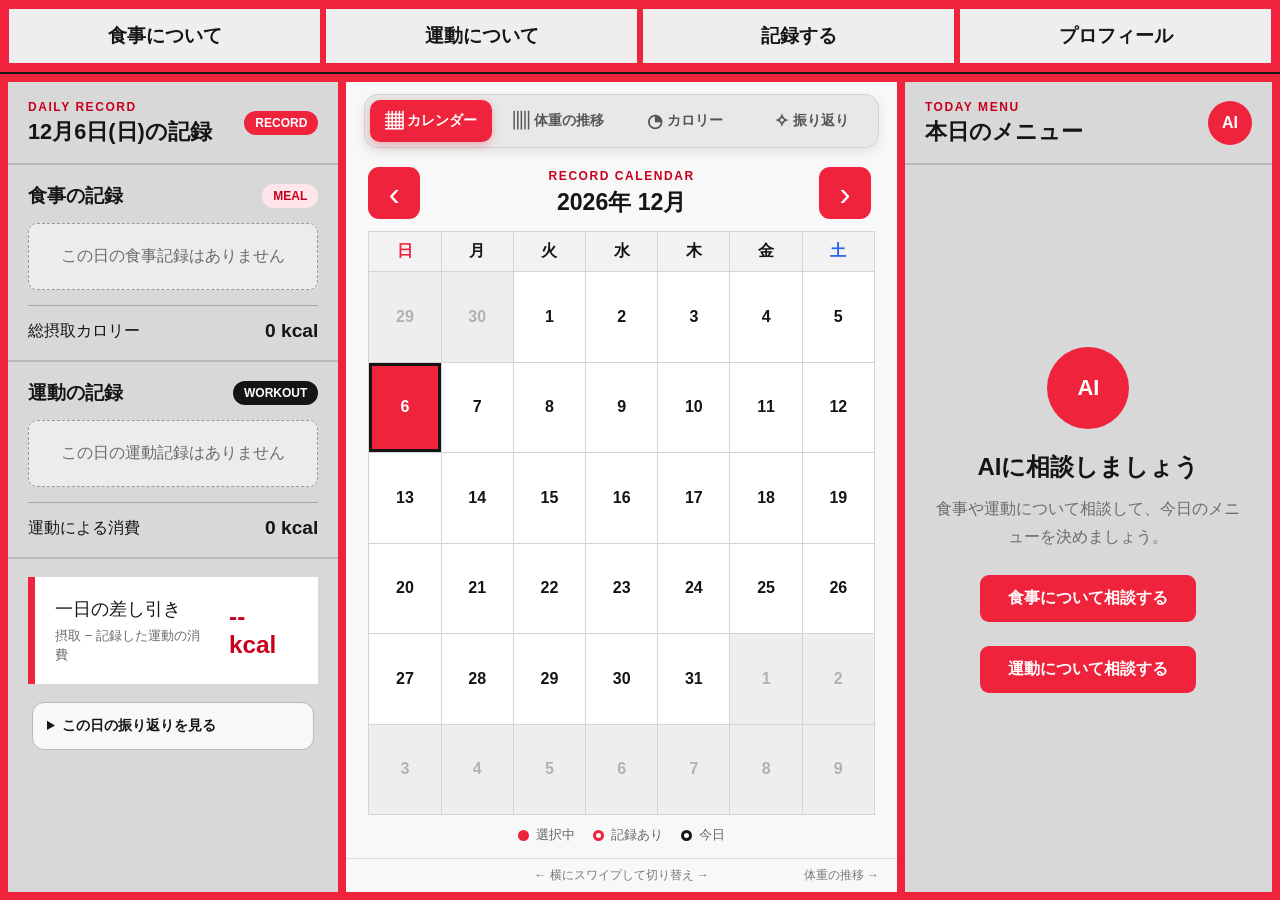
==== commit 72ea4d63: "Restore AI screens and right menu panel Retain the original three-column dashboard and meal/workout " ====
--- a/docs/index.html
+++ b/docs/index.html
@@ -1930,7 +1930,7 @@
 @media (prefers-reduced-motion: reduce) {
     .record-view-track { transition: none; }
 }
-</style><style>.record-header__navigation{grid-template-columns:repeat(2,minmax(0,1fr))}.record-dashboard{grid-template-columns:minmax(255px,.9fr) minmax(430px,1.5fr)}.record-dashboard--entry,.record-dashboard--profile{display:block;overflow:auto}.profile-panel{height:100%}@media(max-width:1100px){.record-dashboard{grid-template-columns:1fr;overflow:auto}.record-panel--left,.record-panel--center{min-height:640px}}</style><meta name="description" content="トレ食：食事・運動・体重を記録するアプリ。"><meta http-equiv="Content-Security-Policy" content="default-src 'none'; script-src 'unsafe-inline'; style-src 'unsafe-inline'; img-src data:; connect-src 'none'; object-src 'none'; base-uri 'none'; form-action 'none'"></head>
+</style><meta name="description" content="トレ食：食事・運動・体重を記録するアプリ。"><meta http-equiv="Content-Security-Policy" content="default-src 'none'; script-src 'unsafe-inline'; style-src 'unsafe-inline'; img-src data:; connect-src 'none'; object-src 'none'; base-uri 'none'; form-action 'none'"></head>
 
 <body>
 
@@ -1942,6 +1942,14 @@
     <header class="record-header">
 
         <nav class="record-header__navigation" aria-label="メインメニュー">
+
+            <button type="button" class="record-header__button" id="meal-navigation" aria-controls="meal-chat" aria-expanded="false">
+                食事について
+            </button>
+
+            <button type="button" class="record-header__button" id="workout-navigation" aria-controls="workout-chat" aria-expanded="false">
+                運動について
+            </button>
 
             <button type="button" class="record-header__button" id="record-navigation" aria-controls="record-entry" aria-expanded="false">
                 記録する
@@ -1968,14 +1976,14 @@
                     <div class="record-entry__section-footer">
                         <p>総カロリー：<output id="entry-meal-total">+0 kcal</output></p>
                         <div class="record-entry__actions">
-                            <button type="button" class="record-entry__action record-entry__estimate" id="entry-estimate-meal" aria-describedby="entry-estimate-hint" hidden="hidden" disabled>AIでカロリーを調べる<span class="visually-hidden">（食事）</span></button>
+                            <button type="button" class="record-entry__action record-entry__estimate" id="entry-estimate-meal" aria-describedby="entry-estimate-hint">AIでカロリーを調べる<span class="visually-hidden">（食事）</span></button>
                             <button type="button" class="record-entry__action" id="entry-add-meal">追加<span class="visually-hidden">（食事）</span></button>
                         </div>
                         <div id="entry-nutrient-totals" class="record-entry__nutrient-totals" hidden>
                             <p>栄養素の合計（入力済み分）</p>
                             <dl></dl>
                         </div>
-                        <p id="entry-estimate-meal-status" class="record-entry__status record-entry__estimate-status" role="status" hidden="hidden"></p>
+                        <p id="entry-estimate-meal-status" class="record-entry__status record-entry__estimate-status" role="status"></p>
                     </div>
                 </section>
                 <section class="record-entry__section" aria-labelledby="entry-workout-title">
@@ -1985,10 +1993,10 @@
                     <div class="record-entry__section-footer">
                         <p>総カロリー：<output id="entry-workout-total">−0 kcal</output></p>
                         <div class="record-entry__actions">
-                            <button type="button" class="record-entry__action record-entry__estimate" id="entry-estimate-workout" aria-describedby="entry-estimate-hint" hidden="hidden" disabled>AIでカロリーを調べる<span class="visually-hidden">（運動）</span></button>
+                            <button type="button" class="record-entry__action record-entry__estimate" id="entry-estimate-workout" aria-describedby="entry-estimate-hint">AIでカロリーを調べる<span class="visually-hidden">（運動）</span></button>
                             <button type="button" class="record-entry__action" id="entry-add-workout">追加<span class="visually-hidden">（運動）</span></button>
                         </div>
-                        <p id="entry-estimate-workout-status" class="record-entry__status record-entry__estimate-status" role="status" hidden="hidden"></p>
+                        <p id="entry-estimate-workout-status" class="record-entry__status record-entry__estimate-status" role="status"></p>
                     </div>
                 </section>
                 <section class="record-entry__balance visually-hidden" aria-labelledby="entry-balance-title">
@@ -2012,9 +2020,55 @@
                     </div>
                     <button type="submit" id="entry-save" class="record-entry__action">記録</button>
                 </div>
-                <p class="record-entry__hint" id="entry-estimate-hint" hidden="hidden">AIはカロリーが未入力の項目を推定します。食事の量・運動の時間や回数を入力してください。推定値は目安で、後から変更できます。</p>
+                <p class="record-entry__hint" id="entry-estimate-hint">AIはカロリーが未入力の項目を推定します。食事の量・運動の時間や回数を入力してください。推定値は目安で、後から変更できます。</p>
                 <p class="record-entry__hint">記録はこのブラウザーに保存されます。</p>
                 <p id="record-entry-status" class="record-entry__status" role="status"></p>
+            </form>
+        </section>
+
+        <section class="meal-chat" id="meal-chat" aria-labelledby="meal-chat-title" data-endpoint="/api/meal-chat" hidden>
+            <div class="meal-chat__heading">
+                <div><p class="eyebrow">MEAL ASSISTANT</p><h1 id="meal-chat-title">食事について相談する</h1></div>
+                <span class="badge badge--meal">MEAL</span>
+            </div>
+            <div class="meal-chat__messages" id="meal-chat-messages" role="log" aria-label="AIとの会話" aria-live="polite">
+                <article class="meal-chat__message">
+                    <span class="meal-chat__avatar" aria-hidden="true">AI</span>
+                    <p class="meal-chat__bubble">今日の食事を一緒に考えましょう。食べたいものや使いたい食材、予算などを教えてください。下のボタンから、今日のおすすめメニューも作れます。</p>
+                </article>
+            </div>
+            <form id="meal-chat-form" class="meal-chat__composer">
+                <button type="button" id="meal-chat-recommend" class="meal-chat__recommend">今日のおすすめ食事メニューを決めてもらう ↗</button>
+                <p id="meal-chat-status" class="meal-chat__status" role="status"></p>
+                <label for="meal-chat-input">相談したい内容</label>
+                <div class="meal-chat__input-row">
+                    <textarea id="meal-chat-input" rows="2" maxlength="1000" placeholder="相談したい内容を入力してください" aria-describedby="meal-chat-hint"></textarea>
+                    <button type="submit" id="meal-chat-send" aria-label="メッセージを送信">↑</button>
+                </div>
+                <p id="meal-chat-hint" class="meal-chat__hint">Enterで送信 / Shift + Enterで改行</p>
+            </form>
+        </section>
+
+        <section class="meal-chat" id="workout-chat" aria-labelledby="workout-chat-title" data-endpoint="/api/workout-chat" hidden>
+            <div class="meal-chat__heading">
+                <div><p class="eyebrow">WORKOUT ASSISTANT</p><h1 id="workout-chat-title">運動について相談する</h1></div>
+                <span class="badge badge--black">WORKOUT</span>
+            </div>
+            <div class="meal-chat__messages" id="workout-chat-messages" role="log" aria-label="AIとの会話" aria-live="polite">
+                <article class="meal-chat__message">
+                    <span class="meal-chat__avatar" aria-hidden="true">AI</span>
+                    <p class="meal-chat__bubble">今日の運動を一緒に考えましょう。使える時間や器具、鍛えたい部位、今日の体調などを教えてください。下のボタンから、今日のおすすめメニューも作れます。</p>
+                </article>
+            </div>
+            <form id="workout-chat-form" class="meal-chat__composer">
+                <button type="button" id="workout-chat-recommend" class="meal-chat__recommend">今日のおすすめ運動メニューを決めてもらう ↗</button>
+                <p id="workout-chat-status" class="meal-chat__status" role="status"></p>
+                <label for="workout-chat-input">相談したい内容</label>
+                <div class="meal-chat__input-row">
+                    <textarea id="workout-chat-input" rows="2" maxlength="1000" placeholder="相談したい内容を入力してください" aria-describedby="workout-chat-hint"></textarea>
+                    <button type="submit" id="workout-chat-send" aria-label="メッセージを送信">↑</button>
+                </div>
+                <p id="workout-chat-hint" class="meal-chat__hint">Enterで送信 / Shift + Enterで改行</p>
             </form>
         </section>
 
@@ -2617,6 +2671,78 @@
         <!-- ========================================
              右側
         ========================================= -->
+        <aside class="record-panel record-panel--right">
+
+            <div class="panel-heading">
+
+                <div>
+                    <p class="eyebrow">TODAY MENU</p>
+                    <h1>本日のメニュー</h1>
+                </div>
+
+                <span class="ai-icon">AI</span>
+
+            </div>
+
+
+            <div class="suggestion-notices" id="menu-notices" data-menu-dependent hidden>
+                </div>
+            <section class="suggestion-context" id="menu-context" data-menu-dependent hidden>
+                <details>
+                    <summary>この提案の条件・BMI</summary>
+                    <dl>
+                        <dt>年齢・性別</dt><dd>19歳 / 男性</dd>
+                        <dt>身長・体重</dt><dd>172cm / 68kg</dd>
+                        <dt>BMI</dt><dd id="suggestion-bmi">23.0</dd>
+                        <dt>目標</dt><dd>体を絞りたい</dd>
+                        <dt>運動環境</dt><dd>自宅（自重トレのみ）</dd>
+                        <dt>アレルギー等</dt><dd>特になし</dd>
+                    </dl>
+                </details>
+                <button type="button" class="suggestion-edit" data-open-profile aria-controls="profile-panel">条件を変えてもう一度</button>
+            </section>
+
+            <div class="recommendation-content recommendation-content--visible">
+                <section class="recommendation-section" id="meal-menu" hidden>
+                    <div class="section-heading">
+                        <h2>食事のメニュー</h2>
+                        <span class="badge badge--meal">MEAL</span>
+                    </div>
+                    <article class="menu-card" hidden>
+                        <span class="menu-card__label">朝食</span>
+                        <p data-meal="breakfast"></p>
+                    </article>
+                    <article class="menu-card" hidden>
+                        <span class="menu-card__label">昼食</span>
+                        <p data-meal="lunch"></p>
+                    </article>
+                    <article class="menu-card" hidden>
+                        <span class="menu-card__label">夕食</span>
+                        <p data-meal="dinner"></p>
+                    </article>
+                </section>
+                <section class="recommendation-section" id="workout-menu" hidden>
+                    <div class="section-heading">
+                        <h2>運動のメニュー</h2>
+                        <span class="badge badge--black">WORKOUT</span>
+                    </div>
+                    <div id="recommended-training">
+                        </div>
+                </section>
+                <section class="ai-comment" data-menu-dependent hidden>
+                    <span>AI</span>
+                    <p></p>
+                </section>
+            </div>
+            <section class="recommendation-empty" id="menu-empty">
+                <span class="recommendation-empty__icon" aria-hidden="true">AI</span>
+                <h2>AIに相談しましょう</h2>
+                <p>食事や運動について相談して、今日のメニューを決めましょう。</p>
+                <button type="button" data-open-chat="meal" aria-controls="meal-chat">食事について相談する</button>
+                <button type="button" data-open-chat="workout" aria-controls="workout-chat">運動について相談する</button>
+            </section>
+        </aside>
+
         <aside class="record-panel profile-panel" id="profile-panel" aria-labelledby="profile-title" hidden>
             <form id="profile-form">
                 <section class="profile-section">
@@ -2688,34 +2814,7 @@
 
 </div>
 
-<script>document.addEventListener('DOMContentLoaded', () => {
- const dashboard=document.querySelector('.record-dashboard');
- const page=document.querySelector('.record-page');
- const entry=document.getElementById('record-entry');
- const profile=document.getElementById('profile-panel');
- const recordButton=document.getElementById('record-navigation');
- const profileButton=document.getElementById('profile-navigation');
- const records=dashboard.querySelectorAll('.record-panel--left,.record-panel--center');
- function show(mode) {
-  const editing=mode==='record', profiling=mode==='profile';
-  records.forEach(panel=>panel.hidden=editing || profiling);
-  entry.hidden=!editing; profile.hidden=!profiling;
-  recordButton.textContent=editing?'topに戻る':'記録する';
-  profileButton.textContent=profiling?'topに戻る':'プロフィール';
-  recordButton.setAttribute('aria-expanded',String(editing));
-  profileButton.setAttribute('aria-expanded',String(profiling));
-  dashboard.classList.toggle('record-dashboard--entry',editing);
-  dashboard.classList.toggle('record-dashboard--profile',profiling);
-  page.classList.toggle('record-page--entry',editing);
-  page.classList.toggle('record-page--profile',profiling);
-  document.title=editing?'記録する｜トレ食':profiling?'プロフィール｜トレ食':'記録一覧｜トレ食';
-  if(editing)document.dispatchEvent(new CustomEvent('record-entry-open'));
-  if(profiling)document.getElementById('profile-title').focus();
- }
- recordButton.addEventListener('click',()=>show(entry.hidden?'record':null));
- profileButton.addEventListener('click',()=>show(profile.hidden?'profile':null));
- document.querySelectorAll('[data-open-profile]').forEach(button=>button.addEventListener('click',()=>show('profile')));
-});</script><script>window.mealChatProfile = {"heightCm": 172, "weightKg": 68, "age": 19, "gender": "男性", "goal": "体を絞りたい", "environment": "自宅（自重トレのみ）", "allergy": ""};
+<script>window.mealChatProfile = {"heightCm": 172, "weightKg": 68, "age": 19, "gender": "男性", "goal": "体を絞りたい", "environment": "自宅（自重トレのみ）", "allergy": ""};
 document.addEventListener("DOMContentLoaded", () => {
     document.querySelectorAll("[data-suggestion-form]").forEach(form => {
         const button = form.querySelector('button[type="submit"]');
@@ -4755,5 +4854,212 @@
         renderNotice();
         renderReport();
     });
-})();</script></body>
+})();
+;
+document.addEventListener("DOMContentLoaded", () => {
+    const dashboard = document.querySelector(".record-dashboard");
+    const recordNavigation = document.getElementById("record-navigation");
+    const recordEntry = document.getElementById("record-entry");
+    const profileNavigation = document.getElementById("profile-navigation");
+    const profilePanel = document.getElementById("profile-panel");
+    const recommendations = dashboard.querySelector(".record-panel--right");
+    const records = dashboard.querySelectorAll(".record-panel--left, .record-panel--center");
+    const topics = [
+        { key: "meal", label: "食事", prompt: "今日のおすすめの朝食・昼食・夕食を考えてください。" },
+        { key: "workout", label: "運動", prompt: "今日のおすすめの運動メニューを考えてください。" }
+    ];
+    const chats = topics.map(topic => ({
+        ...topic,
+        panel: document.getElementById(topic.key + "-chat"),
+        navigation: document.getElementById(topic.key + "-navigation"),
+        input: document.getElementById(topic.key + "-chat-input")
+    }));
+    const panels = [...records, recommendations, recordEntry, profilePanel, ...chats.map(chat => chat.panel)];
+    const panelAnimations = new Map();
+
+    function cancelPanelAnimations() {
+        panelAnimations.forEach(animation => animation.cancel());
+        panelAnimations.clear();
+    }
+
+    function animateRevealedPanels(previouslyVisible) {
+        cancelPanelAnimations();
+
+        panels.filter(panel => !panel.hidden && !previouslyVisible.has(panel)).forEach(panel => {
+            const animation = panel.animate([
+                { transform: "translateY(-56px)", opacity: 0 },
+                { transform: "translateY(0)", opacity: 1 }
+            ], {
+                duration: 650,
+                easing: "cubic-bezier(0.25, 0.8, 0.25, 1)"
+            });
+            panelAnimations.set(panel, animation);
+            animation.onfinish = () => {
+                if (panelAnimations.get(panel) === animation) panelAnimations.delete(panel);
+            };
+        });
+    }
+
+    function showChat(key) {
+        const previouslyVisible = new Set(panels.filter(panel => !panel.hidden));
+        const selected = chats.find(chat => chat.key === key);
+        const editing = key === "record";
+        const profiling = key === "profile";
+        chats.forEach(chat => {
+            const visible = chat === selected;
+            chat.panel.hidden = !visible;
+            chat.navigation.textContent = visible ? "topに戻る" : chat.label + "について";
+            chat.navigation.setAttribute("aria-expanded", String(visible));
+        });
+        records.forEach(element => { element.hidden = Boolean(selected) || editing; });
+        recommendations.hidden = editing || profiling;
+        profilePanel.hidden = !profiling;
+        profileNavigation.textContent = profiling ? "topに戻る" : "プロフィール";
+        profileNavigation.setAttribute("aria-expanded", String(profiling));
+        recordEntry.hidden = !editing;
+        recordNavigation.textContent = editing ? "topに戻る" : "記録する";
+        recordNavigation.setAttribute("aria-expanded", String(editing));
+        document.querySelector(".record-page").classList.toggle("record-page--entry", editing);
+        dashboard.classList.toggle("record-dashboard--entry", editing);
+        dashboard.classList.toggle("record-dashboard--chat", Boolean(selected));
+        dashboard.classList.toggle("record-dashboard--profile", profiling);
+        document.querySelector(".record-page").classList.toggle("record-page--profile", profiling);
+        document.title = profiling ? "プロフィール｜トレ食" : editing ? "記録する｜トレ食" : selected ? selected.label + "の相談｜トレ食" : "記録一覧｜トレ食";
+        if (profiling) document.getElementById("profile-title").focus();
+        if (editing) document.dispatchEvent(new CustomEvent("record-entry-open"));
+        selected?.input.focus();
+        animateRevealedPanels(previouslyVisible);
+    }
+
+    function refreshMenuVisibility() {
+        const meals = [...recommendations.querySelectorAll("[data-meal]")];
+        meals.forEach(item => { item.closest(".menu-card").hidden = !item.textContent.trim(); });
+        const training = [...recommendations.querySelectorAll("#recommended-training .training-card")];
+        training.forEach(card => { card.hidden = !card.querySelector(".training-card__top strong")?.textContent.trim(); });
+        const hasMeals = meals.some(item => item.textContent.trim());
+        const hasTraining = training.some(card => !card.hidden);
+        document.getElementById("meal-menu").hidden = !hasMeals;
+        document.getElementById("workout-menu").hidden = !hasTraining;
+        document.getElementById("menu-empty").hidden = hasMeals || hasTraining;
+        recommendations.querySelectorAll("[data-menu-dependent]").forEach(element => {
+            element.hidden = !(hasMeals || hasTraining);
+        });
+        const notices = recommendations.querySelector(".suggestion-notices");
+        if (notices) {
+            const messages = [...notices.querySelectorAll(".notice")];
+            messages.forEach(message => { message.hidden = !message.textContent.trim(); });
+            notices.hidden = !(hasMeals || hasTraining) || !messages.some(message => !message.hidden);
+        }
+    }
+    refreshMenuVisibility();
+
+    function updateTraining(training) {
+        const container = document.getElementById("recommended-training");
+        if (!container) return;
+        const cards = training.filter(exercise => typeof exercise?.name === "string" && exercise.name.trim()).map(exercise => {
+            const card = document.createElement("article");
+            card.className = "training-card";
+            const top = document.createElement("div");
+            top.className = "training-card__top";
+            const name = document.createElement("strong");
+            name.textContent = exercise.name;
+            const sets = document.createElement("span");
+            sets.textContent = exercise.sets;
+            const note = document.createElement("p");
+            note.textContent = exercise.note;
+            top.append(name);
+            if (sets.textContent.trim()) top.append(sets);
+            card.append(top);
+            if (note.textContent.trim()) card.append(note);
+            return card;
+        });
+        container.replaceChildren(...cards);
+    }
+
+    recordNavigation.addEventListener("click", () => showChat(recordEntry.hidden ? "record" : null));
+    profileNavigation.addEventListener("click", () => showChat(profilePanel.hidden ? "profile" : null));
+    document.querySelectorAll("[data-open-profile]").forEach(button => {
+        button.addEventListener("click", () => showChat("profile"));
+    });
+    document.querySelectorAll("[data-open-chat]").forEach(button => {
+        button.addEventListener("click", () => showChat(button.dataset.openChat));
+    });
+    chats.forEach(chat => {
+        chat.navigation.addEventListener("click", () => showChat(chat.panel.hidden ? chat.key : null));
+        initializeChat(chat);
+    });
+
+    function initializeChat({ key, panel, input, prompt }) {
+        const messages = document.getElementById(key + "-chat-messages");
+        const status = document.getElementById(key + "-chat-status");
+        const send = document.getElementById(key + "-chat-send");
+        const recommend = document.getElementById(key + "-chat-recommend");
+        const history = [];
+        let busy = false;
+
+        function appendMessage(role, text) {
+            const message = document.createElement("article");
+            message.className = "meal-chat__message" + (role === "user" ? " meal-chat__message--user" : "");
+            const avatar = document.createElement("span");
+            avatar.className = "meal-chat__avatar";
+            avatar.textContent = role === "user" ? "あなた" : "AI";
+            const bubble = document.createElement("p");
+            bubble.className = "meal-chat__bubble";
+            bubble.textContent = text;
+            message.append(avatar, bubble);
+            messages.append(message);
+            messages.scrollTop = messages.scrollHeight;
+            return message;
+        }
+        async function submit(generateMenu) {
+            if (busy) return;
+            const draft = input.value;
+            const message = generateMenu
+                ? prompt + (draft.trim() ? "\n希望：" + draft.trim() : "")
+                : draft.trim();
+            if (!message) { input.focus(); return; }
+            busy = true;
+            send.disabled = recommend.disabled = true;
+            panel.setAttribute("aria-busy", "true");
+            status.textContent = "AIが考えています…";
+            const userMessage = appendMessage("user", message);
+            const abort = new AbortController();
+            const timeout = setTimeout(() => abort.abort(), 110000);
+            try {
+                const response = await Promise.reject(new Error("AIが未接続のため利用できません。"));
+                if (!response.ok) throw new Error("request failed");
+                const result = await response.json();
+                appendMessage("assistant", result.reply);
+                history.push({ role: "user", text: message }, { role: "assistant", text: result.reply });
+                if (input.value === draft) input.value = "";
+                if (result.meal) {
+                    for (const key of ["breakfast", "lunch", "dinner"]) {
+                        const item = document.querySelector('[data-meal="' + key + '"]');
+                        if (item) item.textContent = result.meal[key] ?? "";
+                    }
+                }
+                if (key === "workout" && result.training) updateTraining(result.training);
+                refreshMenuVisibility();
+                status.textContent = "";
+            } catch (error) {
+                userMessage.remove();
+                status.textContent = "AIが未接続のため、現在は相談できません。";
+            } finally {
+                clearTimeout(timeout);
+                busy = false;
+                send.disabled = recommend.disabled = false;
+                panel.setAttribute("aria-busy", "false");
+            }
+        }
+        document.getElementById(key + "-chat-form").addEventListener("submit", event => { event.preventDefault(); submit(false); });
+        recommend.addEventListener("click", () => submit(true));
+        input.addEventListener("keydown", event => {
+            if (event.key === "Enter" && !event.shiftKey && !event.isComposing && event.keyCode !== 229) {
+                event.preventDefault();
+                submit(false);
+            }
+        });
+    }
+});
+</script></body>
 </html>
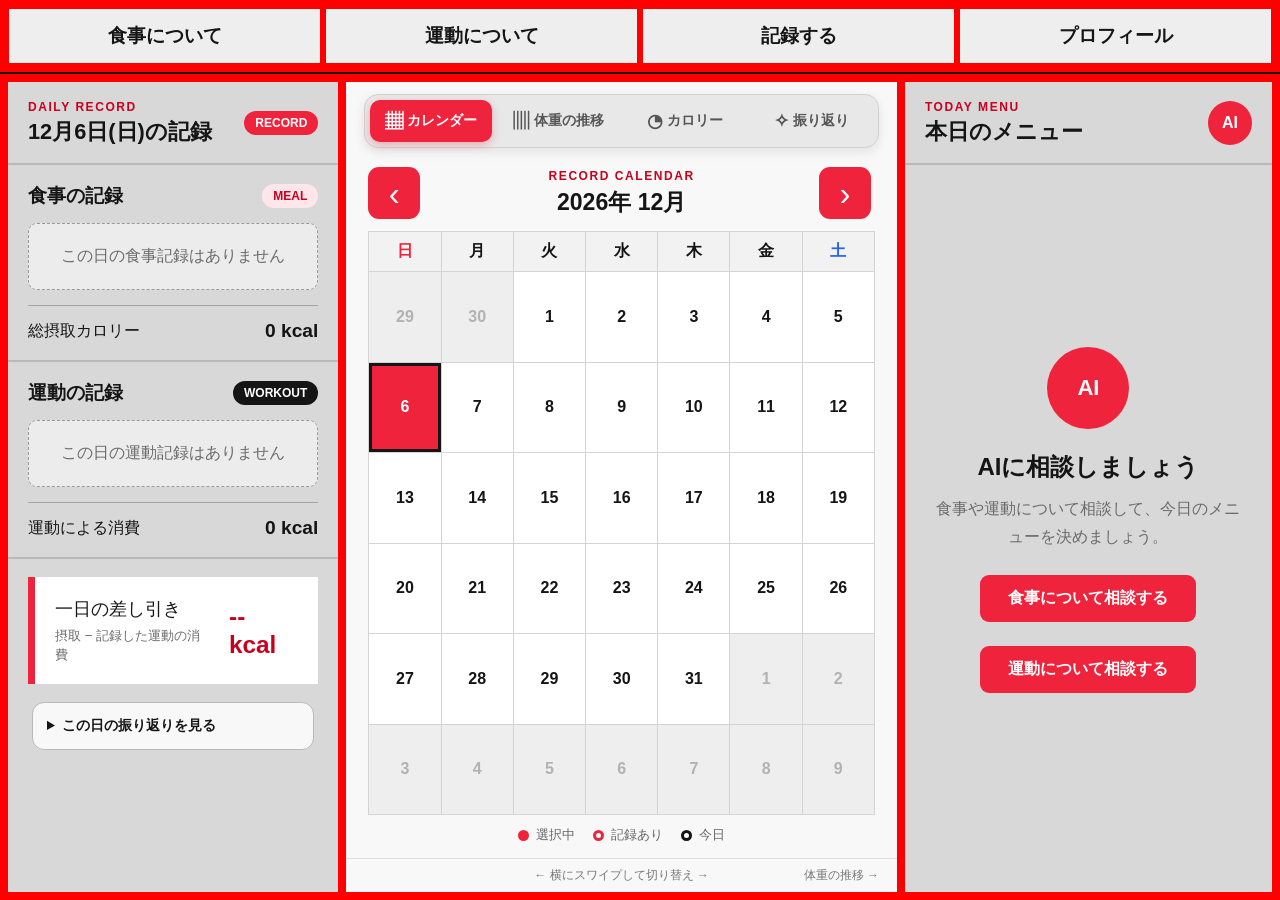
==== commit b58a801d: "Align profile panel with origin/isonaga Use the profile markup, styles, and save flow from origin/is" ====
--- a/docs/index.html
+++ b/docs/index.html
@@ -1784,7 +1784,9 @@
 .profile-field { display: grid; grid-template-columns: auto minmax(0, 1fr) 26px; align-items: center; gap: 6px; margin: 10px 0; }
 .profile-field label { min-width: 5.5em; text-align: right; }
 .profile-field input { width: 100%; min-width: 0; padding: 6px; border: 1px solid #888; border-radius: 0; background: #fff; }
-.profile-reset { margin-top: 12px; padding: 8px 12px; border: 1px solid var(--black); background: #fff; font-size: 13px; cursor: pointer; }
+.profile-save, .profile-reset { padding: 8px 12px; border: 1px solid var(--black); cursor: pointer; }
+.profile-save { display: block; margin: 16px 0 0 auto; color: #fff; background: #151515; }
+.profile-reset { margin-top: 12px; background: #fff; font-size: 13px; }
 .profile-palette { display: grid; grid-template-columns: repeat(12, minmax(0, 1fr)); margin: 24px 0 16px; }
 .profile-swatch { aspect-ratio: 1; min-width: 0; padding: 0; border: 0; background: var(--swatch); cursor: pointer; }
 .profile-swatch[aria-checked="true"] { position: relative; outline: 2px solid #fff; outline-offset: -3px; box-shadow: inset 0 0 0 4px #151515; }
@@ -1793,6 +1795,16 @@
 #profile-color-value { font-variant-numeric: tabular-nums; }
 .profile-hint, .profile-status { margin-top: 16px; font-size: 12px; line-height: 1.6; overflow-wrap: anywhere; }
 .profile-status:empty { display: none; }
+.profile-logout { margin: 28px 0 4px; padding-top: 16px; border-top: 1px solid #777; text-align: right; }
+.profile-logout button {
+    padding: 4px 0;
+    border: 0;
+    background: transparent;
+    color: #0000ee;
+    font: inherit;
+    text-decoration: underline;
+    cursor: pointer;
+}
 .profile-panel :focus-visible { position: relative; outline: 3px solid #151515; outline-offset: 2px; }
 .record-dashboard--profile .record-panel--left { overflow-y: auto; }
 @media (max-width: 900px) {
@@ -1800,7 +1812,8 @@
     .record-dashboard--profile .profile-panel { order: -1; overflow: visible; }
     .profile-palette { max-width: 360px; }
 }
-</style><style>/* main の提案フォームを記録画面と共通の色・パネルで表示する。 */
+
+.profile-details .field{display:block;margin:12px 0}.profile-details .field>span{display:block;margin-bottom:5px}.profile-details input,.profile-details select{width:100%;min-width:0;padding:8px;border:1px solid #888;background:#fff;font:inherit}.profile-details .grid{display:grid;grid-template-columns:repeat(2,minmax(0,1fr));gap:12px}.profile-details .button{padding:8px 12px;border:1px solid #151515;background:#151515;color:#fff;cursor:pointer}.profile-details .hint{font-size:13px;margin:10px 0}.profile-details-open{cursor:pointer}@media(max-width:600px){.profile-details .grid{grid-template-columns:1fr}}</style><style>/* main の提案フォームを記録画面と共通の色・パネルで表示する。 */
 body.suggestion-page { height: auto; min-height: 100dvh; overflow: auto; background: var(--red); }
 body .suggestion-header { display: flex; align-items: center; justify-content: space-between; gap: 16px; padding: 18px 28px; }
 .suggestion-brand { color: var(--white); font-size: 28px; font-weight: 800; text-decoration: none; }
@@ -2746,55 +2759,18 @@
         <aside class="record-panel profile-panel" id="profile-panel" aria-labelledby="profile-title" hidden>
             <form id="profile-form">
                 <section class="profile-section">
-                    <h1 id="profile-title" tabindex="-1">プロフィール・提案条件</h1>
-                    <div class="suggestion-fields">
-    <h2 class="suggestion-section-title">あなたのこと</h2>
-    <div class="suggestion-grid">
-        <div class="suggestion-field">
-            <label for="heightCm">身長 <small>cm</small></label>
-            <input type="number" min="100" max="250" step="1" inputmode="numeric" required aria-describedby="height-error" id="heightCm" name="heightCm" value="172">
-            <p class="suggestion-error" id="height-error"></p>
-        </div>
-        <div class="suggestion-field">
-            <label for="weightKg">体重 <small>kg</small></label>
-            <input type="number" min="30" max="200" step="1" inputmode="numeric" required aria-describedby="weight-error" id="weightKg" name="weightKg" value="68">
-            <p class="suggestion-error" id="weight-error"></p>
-        </div>
-        <div class="suggestion-field">
-            <label for="age">年齢 <small>歳</small></label>
-            <input type="number" min="15" max="90" step="1" inputmode="numeric" required aria-describedby="age-error" id="age" name="age" value="19">
-            <p class="suggestion-error" id="age-error"></p>
-        </div>
-        <div class="suggestion-field">
-            <label for="gender">性別</label>
-            <select required aria-describedby="gender-error" id="gender" name="gender">
-                <option value="男性" selected>男性</option><option value="女性">女性</option><option value="回答しない">回答しない</option></select>
-            <p class="suggestion-error" id="gender-error"></p>
-        </div>
-        <div class="suggestion-field">
-            <label for="goal">目標</label>
-            <select required aria-describedby="goal-error" id="goal" name="goal">
-                <option value="体を絞りたい" selected>体を絞りたい</option><option value="筋肉をつけたい">筋肉をつけたい</option><option value="体重を増やしたい">体重を増やしたい</option><option value="健康を維持したい">健康を維持したい</option></select>
-            <p class="suggestion-error" id="goal-error"></p>
-        </div>
-        <div class="suggestion-field">
-            <label for="environment">運動環境</label>
-            <select required aria-describedby="environment-error" id="environment" name="environment">
-                <option value="自宅（自重トレのみ）" selected>自宅（自重トレのみ）</option><option value="自宅（ダンベルあり）">自宅（ダンベルあり）</option><option value="ジムに通える">ジムに通える</option><option value="外を走れる">外を走れる</option></select>
-            <p class="suggestion-error" id="environment-error"></p>
-        </div>
-    </div>
-    <div class="suggestion-field">
-        <label for="allergy">アレルギー・苦手な食べ物 <small>任意</small></label>
-        <input type="text" maxlength="200" placeholder="例：卵アレルギー、牛乳が苦手" aria-describedby="allergy-error" id="allergy" name="allergy" value="">
-        <p class="suggestion-error" id="allergy-error"></p>
-    </div>
-</div>
-<div class="profile-field">
+                    <h1 id="profile-title" tabindex="-1">身長・目標体重の変更</h1><p><a href="#profile-settings" id="profile-details-open">年齢・目標・アレルギーなどの設定</a></p>
+                    <div class="profile-field">
+                        <label for="profile-height">身長：</label>
+                        <input id="profile-height" name="heightCm" type="number" min="100" max="250" step="1" inputmode="numeric" required>
+                        <span>cm</span>
+                    </div>
+                    <div class="profile-field">
                         <label for="profile-target-weight">目標体重：</label>
-                        <input id="profile-target-weight" name="targetWeightKg" type="number" min="1" max="499.9" step="0.1" inputmode="decimal" placeholder="未設定">
+                        <input id="profile-target-weight" name="targetWeightKg" type="number" min="30" max="200" step="0.1" inputmode="decimal" placeholder="未設定">
                         <span>kg</span>
                     </div>
+                    <button type="submit" class="profile-save">変更を保存</button>
                 </section>
                 <section class="profile-section" aria-labelledby="profile-theme-title">
                     <h2 id="profile-theme-title">テーマカラーの変更</h2>
@@ -2806,10 +2782,69 @@
                     </div>
                     <button type="button" id="profile-theme-reset" class="profile-reset">標準の色に戻す</button>
                 </section>
-                <p class="profile-hint">テーマカラーは選ぶと背景に反映されます。目標体重とテーマカラーはこのブラウザーに保存されます。</p>
+                <p class="profile-hint">テーマカラーは選ぶと背景に反映されます。身長・目標体重とテーマカラーはこのブラウザーに保存されます。</p>
                 <p id="profile-status" class="profile-status" role="status"></p>
             </form>
-        </aside>
+            <form class="profile-logout" method="post">
+                <button type="submit">ログアウト</button>
+            </form>
+        <section class="profile-details profile-section" id="profile-details" hidden="hidden">
+<h1 id="profile-details-title" tabindex="-1">プロフィール</h1>
+<p class="hint">ここで保存した情報を、食事・運動の相談条件に反映します。</p>
+<form method="post" id="profile-details-form">
+<label class="field">
+<span>表示名</span>
+<input maxlength="50" required name="displayName" id="detail-displayName" value="">
+</label>
+<div>
+<div class="grid">
+<label class="field">
+<span>身長（cm）</span>
+<input type="number" min="100" max="250" required name="heightCm" id="detail-heightCm" value="172">
+</label>
+<label class="field">
+<span>体重（kg）</span>
+<input type="number" min="30" max="200" required name="weightKg" id="detail-weightKg" value="68">
+</label>
+<label class="field">
+<span>年齢</span>
+<input type="number" min="15" max="90" required name="age" id="detail-age" value="19">
+</label>
+<label class="field">
+<span>性別</span>
+<select name="gender" id="detail-gender">
+<option value="男性" selected>男性</option><option value="女性">女性</option><option value="回答しない">回答しない</option></select>
+</label>
+<label class="field">
+<span>目標</span>
+<select name="goal" id="detail-goal">
+<option value="体を絞りたい" selected>体を絞りたい</option><option value="筋肉をつけたい">筋肉をつけたい</option><option value="体重を増やしたい">体重を増やしたい</option><option value="健康を維持したい">健康を維持したい</option></select>
+</label>
+<label class="field">
+<span>運動環境</span>
+<select name="environment" id="detail-environment">
+<option value="自宅（自重トレのみ）" selected>自宅（自重トレのみ）</option><option value="自宅（ダンベルあり）">自宅（ダンベルあり）</option><option value="ジムに通える">ジムに通える</option><option value="外を走れる">外を走れる</option></select>
+</label>
+</div>
+<label class="field">
+<span>アレルギー・苦手な食べ物</span>
+<input maxlength="200" placeholder="なければ空欄" name="allergy" id="detail-allergy" value="">
+</label>
+</div>
+<div class="grid">
+<label class="field">
+<span>目標体重（kg・任意）</span>
+<input type="number" step="0.1" min="30" max="200" name="targetWeightKg" id="detail-targetWeightKg" value="">
+</label>
+<label class="field">
+<span>目標日（任意）</span>
+<input type="date" name="targetDate" id="detail-targetDate" value="">
+</label>
+</div>
+<button class="button" type="submit">保存</button>
+</form>
+<button type="button" id="profile-details-back" class="profile-reset">身長・目標体重の変更に戻る</button><p id="profile-details-status" class="profile-status" role="status"></p></section>
+</aside>
     </main>
 
 </div>
@@ -2851,37 +2886,41 @@
 ;
 document.addEventListener("DOMContentLoaded", () => {
     const storageKey = "toresyoku.profile-settings";
-    const defaultColor = "#ef233c";
+    const defaultColor = "#ff0000";
     const page = document.querySelector(".record-page");
     const form = document.getElementById("profile-form");
-    const height = document.getElementById("heightCm");
+    const height = document.getElementById("profile-height");
     const targetWeight = document.getElementById("profile-target-weight");
     const color = document.getElementById("profile-color");
     const palette = document.getElementById("profile-palette");
     const status = document.getElementById("profile-status");
     const validColor = value => typeof value === "string" && /^#[0-9a-f]{6}$/i.test(value);
-    let settings = { themeColor: defaultColor };
+    let settings = { themeColor: defaultColor, heightCm: window.mealChatProfile?.heightCm, targetWeightKg: null };
     try {
         const saved = JSON.parse(localStorage.getItem(storageKey));
         if (saved && typeof saved === "object") {
-            if (Number.isFinite(saved.targetWeightKg) && saved.targetWeightKg >= 1 && saved.targetWeightKg <= 499.9) settings.targetWeightKg = saved.targetWeightKg;
             if (validColor(saved.themeColor)) settings.themeColor = saved.themeColor.toLowerCase();
+            if (Number.isFinite(saved.heightCm) && saved.heightCm>=100 && saved.heightCm<=250) settings.heightCm=saved.heightCm;
+            if (Number.isFinite(saved.targetWeightKg) && saved.targetWeightKg>=30 && saved.targetWeightKg<=200) settings.targetWeightKg=saved.targetWeightKg;
         }
     } catch { status.textContent = "保存済みの設定を読み込めませんでした。変更はこの画面で利用できます。"; }
+    height.value = settings.heightCm ?? window.mealChatProfile?.heightCm ?? "";
     targetWeight.value = settings.targetWeightKg ?? "";
+    if (settings.heightCm) window.mealChatProfile = { ...window.mealChatProfile, heightCm: settings.heightCm };
 
     function publishProfile() {
         window.recordProfile = {
-            heightCm: window.mealChatProfile?.heightCm ?? null,
+            heightCm: settings.heightCm ?? window.mealChatProfile?.heightCm ?? null,
             targetWeightKg: settings.targetWeightKg ?? null
         };
         document.dispatchEvent(new CustomEvent("profile-updated", { detail: window.recordProfile }));
     }
+    try {window.mealChatProfile={...window.mealChatProfile,...JSON.parse(localStorage.getItem(storageKey)||'{}')};} catch {}
     publishProfile();
 
     function persist(message) {
         try {
-            localStorage.setItem(storageKey, JSON.stringify(settings));
+            localStorage.setItem(storageKey, JSON.stringify({ ...JSON.parse(localStorage.getItem(storageKey) || "{}"), ...settings }));
             status.textContent = message;
         } catch {
             status.textContent = "変更を反映しましたが、保存できませんでした。ブラウザーの保存設定や空き容量をご確認ください。";
@@ -2946,39 +2985,55 @@
     color.addEventListener("input", () => applyColor(color.value));
     color.addEventListener("change", () => chooseColor(color.value));
     document.getElementById("profile-theme-reset").addEventListener("click", () => chooseColor(defaultColor));
-    function updateTargetWeight() {
-        if (!targetWeight.validity.valid) return;
-        const value = targetWeight.value === "" ? null : targetWeight.valueAsNumber;
-        if (settings.targetWeightKg === value) return;
-        settings.targetWeightKg = value;
-        persist("目標体重を保存しました。");
-        publishProfile();
-    }
-    targetWeight.addEventListener("input", updateTargetWeight);
-    function updateProfile() {
+    form.addEventListener("submit", async event => {
+        event.preventDefault();
         if (!form.reportValidity()) return;
-        settings.targetWeightKg = targetWeight.value === "" ? null : Number(targetWeight.value);
-        const values = new FormData(form);
-        window.mealChatProfile = {
-            heightCm: Number(height.value),
-            weightKg: Number(values.get("weightKg")),
-            age: Number(values.get("age")),
-            gender: values.get("gender"),
-            goal: values.get("goal"),
-            environment: values.get("environment"),
-            allergy: values.get("allergy")
-        };
-        persist("相談に使う条件を更新し、目標体重を保存しました。");
-        publishProfile();
-    }
-    form.addEventListener("change", event => {
-        if (event.target === targetWeight) updateTargetWeight();
-        else if (event.target.name) updateProfile();
+        const button = form.querySelector('[type="submit"]');
+        if (button.disabled) return;
+        button.disabled = true;
+        status.textContent = "保存しています…";
+        try {
+            const saved = {heightCm:Number(height.value),targetWeightKg:targetWeight.value === "" ? null : Number(targetWeight.value)};
+            localStorage.setItem(storageKey, JSON.stringify({...JSON.parse(localStorage.getItem(storageKey) || "{}"), ...settings, ...saved}));
+            settings = { ...settings, ...saved };
+            window.mealChatProfile = { ...window.mealChatProfile, heightCm: saved.heightCm };
+            publishProfile();
+            status.textContent = "身長・目標体重をこのブラウザーに保存しました。";
+        } catch (error) { status.textContent = error.message; }
+        finally { button.disabled = false; }
     });
-    form.addEventListener("submit", event => {
-        event.preventDefault();
-        updateProfile();
+
+    const details = document.getElementById('profile-details');
+    const detailsForm = document.getElementById('profile-details-form');
+    const logout = document.querySelector('.profile-logout');
+    function detailsMode(open) {
+        form.hidden=open;logout.hidden=open;details.hidden=!open;
+        if(open) {
+            let values={...window.mealChatProfile, ...settings};
+            try { values={...values,...JSON.parse(localStorage.getItem(storageKey)||'{}')}; } catch {}
+            for(const field of detailsForm.elements) if(field.name) field.value=values[field.name]??'';
+            document.getElementById('profile-details-title').focus();
+        }
+    }
+    document.getElementById('profile-details-open').addEventListener('click', event=>{event.preventDefault();detailsMode(true);});
+    document.getElementById('profile-details-back').addEventListener('click', ()=>detailsMode(false));
+    document.getElementById('profile-navigation').addEventListener('click',()=>{ if(document.getElementById('profile-panel').hidden) detailsMode(false); });
+    detailsForm.addEventListener('submit',event=>{
+        event.preventDefault();if(!detailsForm.reportValidity())return;
+        const values={};
+        for(const field of detailsForm.elements) if(field.name) {
+            values[field.name]=['heightCm','weightKg','age','targetWeightKg'].includes(field.name)
+                ? field.value===''?null:Number(field.value):field.value;
+        }
+        const detailStatus=document.getElementById('profile-details-status');
+        try {
+            localStorage.setItem(storageKey,JSON.stringify({...JSON.parse(localStorage.getItem(storageKey)||'{}'),...settings,...values}));
+            settings={...settings,...values};window.mealChatProfile={...window.mealChatProfile,...values};
+            height.value=values.heightCm;targetWeight.value=values.targetWeightKg??'';publishProfile();
+            detailStatus.textContent='プロフィールをこのブラウザーに保存しました。';
+        } catch { detailStatus.textContent='保存できませんでした。ブラウザーの保存設定をご確認ください。'; }
     });
+    logout.addEventListener('submit',event=>{event.preventDefault();status.textContent='この公開ページではログイン機能は未接続です。';});
     applyColor(settings.themeColor);
 });
 
@@ -5061,5 +5116,15 @@
         });
     }
 });
-</script></body>
+</script><script>(() => {
+ const date='2026-10-06';
+ try {
+  if (!window.recordStore.read(date)) {
+   window.recordStore.save({date, weight:68.4,
+    meals:[{name:'チキン定食', category:'lunch', calories:650, proteinG:35, fatG:20, carbohydratesG:80, fiberG:5, saltG:2.5}],
+    workouts:[{name:'ウォーキング 30分', calories:150}]
+   });
+  }
+ } catch { /* ブラウザー保存が利用できない場合は通常の空の画面を表示する。 */ }
+})();</script></body>
 </html>
